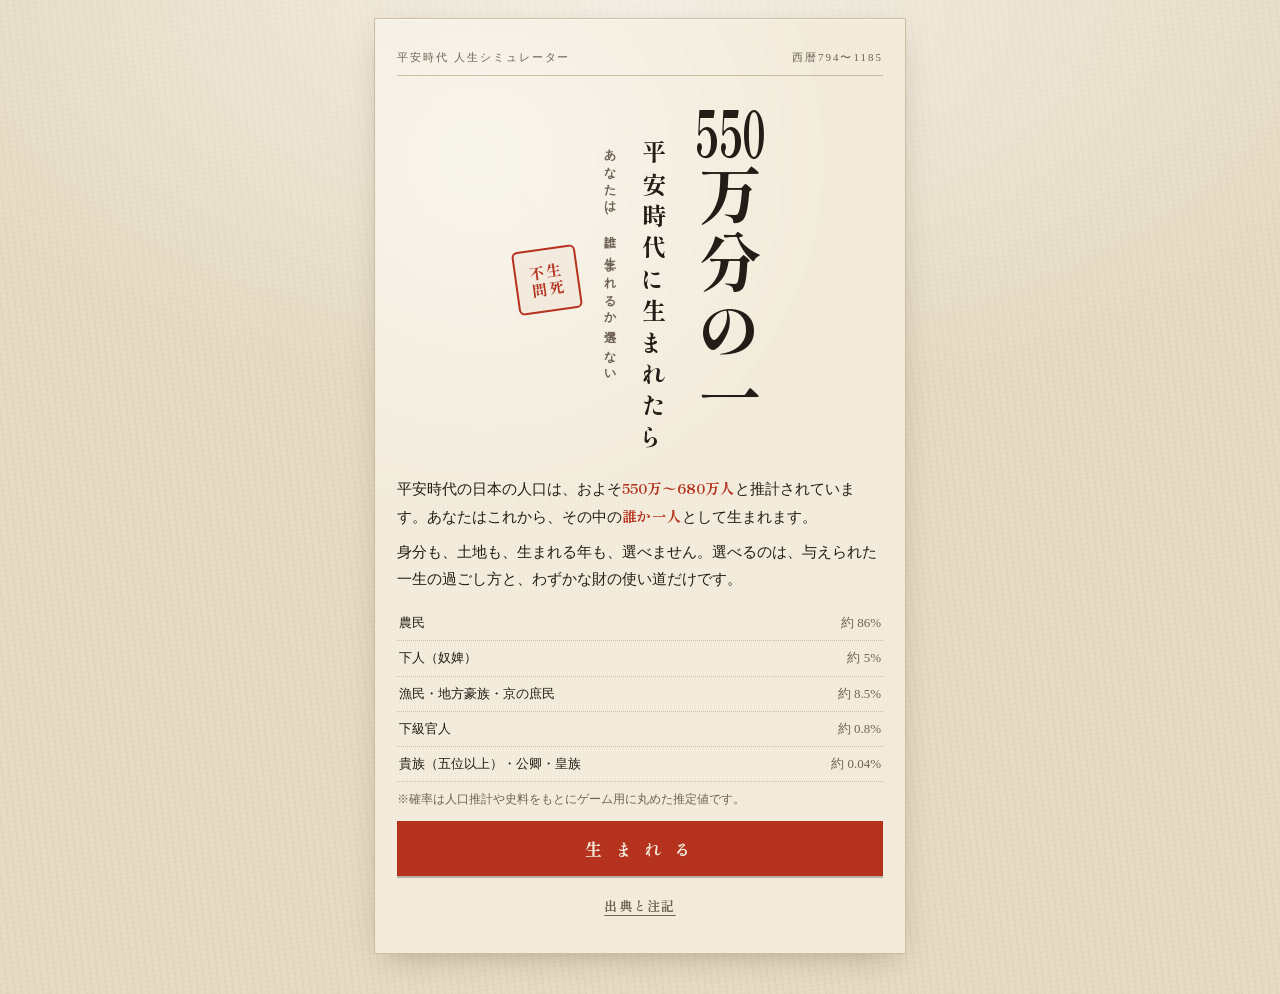
==== heian/index.html @ f8102b45 "平安シミュレーター: 生まれの確率を「100人に◯人／◯人に1人」で表示する Co-Authored-By: Claude Opus 5.5 <noreply@anthropic.com> Claud" ====
<!DOCTYPE html>
<html lang="ja">
<head>
<meta charset="UTF-8">
<meta name="viewport" content="width=device-width, initial-scale=1.0, viewport-fit=cover">
<meta name="color-scheme" content="light">
<meta name="theme-color" content="#efe6d2">
<title>550万分の1 ― 平安時代に生まれたら</title>
<meta name="description" content="生まれる身分も、土地も、年も選べない。史料にもとづく確率で平安時代のどこかに生まれ、一生を生きる人生シミュレーター。">
<!-- ▼公開時: 下の https://USERNAME.github.io/REPO/heian/ を実際のURLに置換▼ -->
<meta property="og:title" content="550万分の1 ― 平安時代に生まれたら">
<meta property="og:description" content="生まれる身分も、土地も、年も選べない。史料にもとづく確率で平安時代のどこかに生まれ、一生を生きる人生シミュレーター。">
<meta property="og:url" content="https://USERNAME.github.io/REPO/heian/">
<meta property="og:image" content="https://USERNAME.github.io/REPO/heian/ogp.png">
<meta property="og:type" content="website">
<meta name="twitter:card" content="summary_large_image">
<link rel="preconnect" href="https://fonts.googleapis.com">
<link rel="preconnect" href="https://fonts.gstatic.com" crossorigin>
<link href="https://fonts.googleapis.com/css2?family=Shippori+Mincho+B1:wght@500;600;700;800&display=swap" rel="stylesheet">
<style>
:root{
  color-scheme:light;
  --paper:#f3ecdc;
  --paper2:#e9dfc8;
  --paper3:#ddd0b3;
  --ink:#231d17;
  --ink-soft:#6e6354;
  --ink-faint:#a39782;
  --rule:#cbbd9f;
  --shu:#b5321e;
  --shu-soft:#e9c9bd;
  --ai:#2f4d6e;
  --ai-soft:#d5dde3;
  --kin:#9a7a36;
  --moe:#4f6b3a;
  --bg:#e6dbc3;
  --min:"Shippori Mincho B1","Hiragino Mincho ProN","Yu Mincho","MS Mincho",serif;
}
*{margin:0;padding:0;box-sizing:border-box;}
html{-webkit-text-size-adjust:100%;}
body{
  font-family:var(--min);
  color:var(--ink);
  background:var(--bg);
  background-image:
    radial-gradient(ellipse 90% 60% at 50% 0%, rgba(255,255,255,.55), transparent 70%),
    repeating-linear-gradient(83deg, rgba(120,95,60,.035) 0 2px, transparent 2px 7px),
    repeating-linear-gradient(-7deg, rgba(120,95,60,.03) 0 1px, transparent 1px 5px);
  min-height:100vh;min-height:100dvh;
  line-height:1.85;
  font-feature-settings:"palt";
}
button{font-family:inherit;color:inherit;}
#app{max-width:560px;margin:0 auto;padding:18px 14px 40px;}
.sheet{
  background:var(--paper);
  background-image:
    radial-gradient(circle at 20% 15%, rgba(255,255,255,.5), transparent 40%),
    repeating-linear-gradient(90deg, rgba(140,110,70,.025) 0 1px, transparent 1px 4px);
  border:1px solid var(--rule);
  box-shadow:0 1px 0 rgba(255,255,255,.6) inset, 0 10px 30px -12px rgba(60,40,20,.35);
  padding:28px 22px 30px;
  position:relative;
}
.screen{display:none;}
.screen.active{display:block;animation:fadein .5s ease;}
@keyframes fadein{from{opacity:0;}to{opacity:1;}}

/* ---------- 共通 ---------- */
.eyebrow{
  display:flex;justify-content:space-between;
  font-size:11px;letter-spacing:.18em;color:var(--ink-soft);
  border-bottom:1px solid var(--rule);padding-bottom:8px;margin-bottom:22px;
}
.btn{
  display:block;width:100%;
  padding:15px 16px;margin-top:12px;
  font-size:17px;font-weight:700;letter-spacing:.25em;
  background:var(--ink);color:var(--paper);
  border:none;cursor:pointer;
  box-shadow:0 2px 0 rgba(0,0,0,.25);
  transition:transform .1s, opacity .2s;
}
.btn:active{transform:translateY(1px);}
.btn.shu{background:var(--shu);}
.btn.sub{
  background:transparent;color:var(--ink);
  border:1px solid var(--ink);font-size:14px;letter-spacing:.12em;padding:12px;
}
.btn.link{background:none;border:none;box-shadow:none;color:var(--ink-soft);font-size:13px;letter-spacing:.1em;text-decoration:underline;text-underline-offset:4px;padding:8px;}
.stamp{
  display:inline-flex;align-items:center;justify-content:center;
  border:2.5px solid var(--shu);color:var(--shu);
  font-weight:800;letter-spacing:.05em;
  border-radius:6px;transform:rotate(-8deg);
  background:rgba(181,50,30,.04);
}

/* ---------- 表紙 ---------- */
.title-wrap{display:flex;flex-direction:row-reverse;justify-content:center;align-items:flex-start;gap:20px;margin:6px 0 18px;}
.t-main{
  writing-mode:vertical-rl;
  font-size:clamp(46px,13vw,64px);font-weight:800;
  letter-spacing:.06em;line-height:1.1;
  text-orientation:mixed;
}
.t-main .n{text-combine-upright:all;}
.t-sub{
  writing-mode:vertical-rl;
  font-size:clamp(19px,5.4vw,24px);font-weight:700;letter-spacing:.32em;
  color:var(--ink);padding-top:42px;
}
.t-sub small{display:block;font-size:12px;letter-spacing:.3em;color:var(--ink-soft);margin-right:10px;font-weight:600;}
.t-seal{
  width:64px;height:64px;margin-top:150px;
  font-size:15px;line-height:1.15;text-align:center;
  writing-mode:vertical-rl;
}
.lede{font-size:14.5px;color:var(--ink);margin:4px 0 6px;}
.lede p{margin-bottom:8px;}
.lede b{color:var(--shu);}
.odds-table{width:100%;border-collapse:collapse;font-size:13px;margin:14px 0 4px;}
.odds-table td{border-bottom:1px dotted var(--rule);padding:5px 2px;}
.odds-table td:last-child{text-align:right;color:var(--ink-soft);font-variant-numeric:tabular-nums;}
.note{font-size:11.5px;color:var(--ink-soft);line-height:1.7;margin-top:8px;}

/* ---------- 誕生 ---------- */
.birth-lines{min-height:300px;padding:8px 0;}
.bl{opacity:0;transform:translateY(6px);transition:opacity .6s, transform .6s;margin-bottom:18px;}
.bl.on{opacity:1;transform:none;}
.bl .k{font-size:12px;letter-spacing:.3em;color:var(--ink-soft);display:block;}
.bl .v{font-size:24px;font-weight:800;letter-spacing:.06em;line-height:1.45;}
.bl .v small{font-size:14px;font-weight:600;color:var(--ink-soft);margin-left:6px;}
.rarity{
  display:flex;align-items:center;gap:16px;
  border-top:1px solid var(--rule);border-bottom:1px solid var(--rule);
  padding:14px 0;margin:6px 0 10px;
}
.rarity .stamp{width:62px;height:62px;font-size:22px;flex:none;}
.rarity .r-num{font-size:13px;color:var(--ink-soft);}
.rarity .r-num b{font-size:26px;color:var(--ink);font-weight:800;margin:0 3px;font-variant-numeric:tabular-nums;}
.comment{font-size:14.5px;color:var(--ink);border-left:3px solid var(--shu);padding:2px 0 2px 12px;}

/* ---------- 一生 ---------- */
#screen-life .sheet{padding:0;}
.hud{
  position:sticky;top:env(safe-area-inset-top, 0px);z-index:5;
  background:var(--paper2);
  border-bottom:1px solid var(--rule);
  padding:12px 16px 10px;
}
.scene{display:block;width:100%;max-width:400px;margin:0 auto 8px;aspect-ratio:2/1;image-rendering:pixelated;image-rendering:crisp-edges;border:1px solid var(--rule);background:var(--paper3);}
.hud-top{display:flex;align-items:baseline;justify-content:space-between;gap:8px;flex-wrap:wrap;}
.hud-age{font-size:26px;font-weight:800;letter-spacing:.04em;line-height:1.1;}
.hud-age small{font-size:12px;font-weight:600;color:var(--ink-soft);margin-right:3px;letter-spacing:.1em;}
.hud-when{font-size:12.5px;color:var(--ink-soft);text-align:right;line-height:1.5;}
.hud-when b{color:var(--ink);font-weight:700;}
.hud-who{font-size:13px;margin-top:4px;}
.hud-who b{font-weight:800;}
.bars{display:grid;grid-template-columns:repeat(4,1fr) 1.25fr;gap:8px;margin-top:9px;align-items:end;}
.bar .lb{font-size:11px;color:var(--ink-soft);display:flex;justify-content:space-between;letter-spacing:.05em;}
.bar .lb span:last-child{font-variant-numeric:tabular-nums;color:var(--ink);}
.bar .tr{height:5px;background:var(--paper3);position:relative;overflow:hidden;}
.bar .fl{position:absolute;left:0;top:0;bottom:0;background:var(--ink);transition:width .4s;}
.bar.hp .fl{background:var(--shu);}
.bar.toku .fl{background:var(--kin);}
.zai{text-align:right;}
.zai .lb{font-size:11px;color:var(--ink-soft);}
.zai .v{font-size:16px;font-weight:800;font-variant-numeric:tabular-nums;line-height:1.1;}
.zai .v.neg{color:var(--shu);}
.zai .v small{font-size:11px;font-weight:600;color:var(--ink-soft);margin-left:2px;}

.log{padding:12px 16px 230px;min-height:55vh;}
.row{display:grid;grid-template-columns:44px 1fr;gap:10px;padding:6px 0;font-size:14.5px;animation:rowin .35s ease;}
@keyframes rowin{from{opacity:0;transform:translateY(4px);}to{opacity:1;transform:none;}}
.row .a{font-size:11.5px;color:var(--ink-faint);padding-top:3px;letter-spacing:.02em;white-space:nowrap;font-variant-numeric:tabular-nums;}
.row.first .a{color:var(--ink-soft);font-weight:700;}
.row.yr{border-top:1px dotted var(--rule);}
.row .t{line-height:1.75;}
.row.k-faint .t{color:var(--ink-faint);font-size:13px;}
.row.k-good .t{color:var(--moe);}
.row.k-bad .t{color:#7a2d1f;}
.row.k-hist .t{background:var(--paper2);border-left:3px solid var(--kin);padding:6px 10px;font-size:13.5px;}
.row .src{display:block;font-size:11px;color:var(--ink-soft);margin-top:2px;}
.row.k-choice .t{color:var(--ai);font-weight:600;}
.row.k-birth .t{font-weight:700;}
.row.k-death .t{color:var(--shu);font-weight:800;font-size:16px;}

.ctrl{
  position:fixed;left:0;right:0;bottom:0;z-index:8;
  display:flex;justify-content:center;
  padding:10px 14px calc(10px + env(safe-area-inset-bottom));
  background:linear-gradient(to top, var(--bg) 60%, rgba(230,219,195,0));
  pointer-events:none;
}
.ctrl-col{display:flex;flex-direction:column;gap:6px;max-width:532px;width:100%;pointer-events:auto;}
.ctrl-in{display:flex;gap:6px;width:100%;}
.plan-bar{background:var(--paper);border:1px solid var(--rule);padding:7px 8px 8px;box-shadow:0 -4px 14px -8px rgba(60,40,20,.35);}
.plan-now{font-size:12px;color:var(--ink);line-height:1.5;margin-bottom:6px;}
.plan-now .cap{font-size:10.5px;letter-spacing:.2em;color:var(--shu);font-weight:700;margin-right:8px;}
.plan-now small{color:var(--ink-soft);margin-left:4px;}
.chips{display:flex;flex-wrap:wrap;gap:5px;}
.chips button{font-size:12.5px;font-weight:700;padding:6px 9px;background:var(--paper2);border:1px solid var(--rule);cursor:pointer;letter-spacing:.03em;line-height:1.3;}
.chips button[aria-pressed="true"]{background:var(--ai);color:var(--paper);border-color:var(--ai);}
.chips button:focus-visible{outline:2px solid var(--shu);outline-offset:1px;}
.ctrl button{
  flex:1;padding:10px 4px;font-size:13px;font-weight:700;letter-spacing:.08em;
  background:var(--paper);border:1px solid var(--ink-soft);cursor:pointer;
}
.ctrl button.on{background:var(--ink);color:var(--paper);border-color:var(--ink);}

/* 選択シート */
.choice-bg{
  position:fixed;inset:0;z-index:20;
  background:rgba(35,29,23,.38);
  display:none;align-items:flex-end;justify-content:center;
}
.choice-bg.show{display:flex;animation:fadein .25s ease;}
.choice{
  width:100%;max-width:560px;max-height:88vh;overflow:auto;
  background:var(--paper);
  border-top:3px solid var(--ink);
  padding:20px 18px calc(22px + env(safe-area-inset-bottom));
  animation:up .3s ease;
}
@keyframes up{from{transform:translateY(30px);opacity:.4;}to{transform:none;opacity:1;}}
.choice .c-kind{font-size:11px;letter-spacing:.3em;color:var(--shu);font-weight:700;}
.choice h3{font-size:21px;font-weight:800;letter-spacing:.08em;margin:2px 0 6px;}
.choice .c-lead{font-size:14px;color:var(--ink);margin-bottom:12px;}
.choice .c-src{font-size:11.5px;color:var(--ink-soft);margin:-6px 0 10px;}
.opt{
  display:block;width:100%;text-align:left;
  background:var(--paper2);border:1px solid var(--rule);
  padding:11px 14px;margin-top:8px;cursor:pointer;
  transition:background .15s, border-color .15s;
}
.opt:hover{border-color:var(--ink);}
.opt:active{background:var(--paper3);}
.opt b{display:block;font-size:15.5px;font-weight:800;letter-spacing:.04em;}
.opt span{display:block;font-size:12.5px;color:var(--ink-soft);margin-top:1px;}
.opt[disabled]{opacity:.42;cursor:not-allowed;}

/* ---------- 過去帳 ---------- */
.kako{position:relative;}
.kako-head{display:flex;align-items:center;justify-content:space-between;border-bottom:2px solid var(--ink);padding-bottom:10px;margin-bottom:4px;}
.kako-head h2{font-size:28px;font-weight:800;letter-spacing:.5em;}
.kako-head .no{font-size:11px;color:var(--ink-soft);letter-spacing:.1em;text-align:right;}
.kscene-wrap{position:relative;max-width:400px;margin:14px auto 0;}
.kscene-wrap .scene{margin:0;}
.ojo-stamp{
  position:absolute;right:-6px;bottom:-34px;width:86px;height:86px;font-size:20px;line-height:1.15;text-align:center;
  border-radius:50%;border-width:3px;
  animation:stampin .5s cubic-bezier(.2,1.6,.4,1) .6s both;
}
.ojo-stamp.jigoku{color:#3d2a2a;border-color:#3d2a2a;background:rgba(40,20,20,.05);}
.ojo-stamp.rinne{color:var(--ai);border-color:var(--ai);background:rgba(47,77,110,.05);}
@keyframes stampin{from{transform:scale(2.2) rotate(-20deg);opacity:0;}to{transform:scale(1) rotate(-10deg);opacity:1;}}
.epithet{font-size:clamp(21px,6vw,27px);font-weight:800;letter-spacing:.05em;margin:16px 92px 6px 0;line-height:1.45;}
.epithet::before{content:"『";}
.epithet::after{content:"』";}
.kv{display:grid;grid-template-columns:76px 1fr;border-top:1px solid var(--rule);margin-top:12px;}
.kv dt,.kv dd{padding:9px 0;border-bottom:1px solid var(--rule);font-size:14px;}
.kv dt{font-size:12px;color:var(--ink-soft);letter-spacing:.2em;padding-top:11px;}
.kv dd b{font-size:16px;font-weight:800;}
.kv dd .d{display:block;font-size:12.5px;color:var(--ink-soft);margin-top:2px;}
.kv dd .cause{color:var(--shu);font-size:19px;}
.jisei{
  margin:20px auto 6px;padding:16px 10px;
  display:flex;flex-direction:row-reverse;justify-content:center;gap:14px;
  background:var(--paper2);border:1px solid var(--rule);
}
.jisei .cap{writing-mode:vertical-rl;font-size:12px;letter-spacing:.4em;color:var(--ink-soft);border-left:1px solid var(--rule);padding-left:10px;}
.jisei .poem{writing-mode:vertical-rl;white-space:pre-line;font-size:18px;font-weight:700;letter-spacing:.14em;line-height:2;min-height:220px;}
.jisei .none{writing-mode:vertical-rl;font-size:14px;color:var(--ink-soft);letter-spacing:.14em;min-height:0;}
.ojo-box{margin-top:14px;font-size:14px;}
.ojo-box b{font-size:17px;}
.stats-box{margin-top:18px;background:var(--paper2);border:1px solid var(--rule);padding:14px 14px 12px;}
.stats-box .cap{font-size:11.5px;letter-spacing:.25em;color:var(--ink-soft);margin-bottom:8px;}
.stat-line{display:flex;justify-content:space-between;align-items:baseline;font-size:13.5px;padding:4px 0;border-bottom:1px dotted var(--rule);}
.stat-line:last-of-type{border-bottom:none;}
.stat-line b{font-size:17px;font-variant-numeric:tabular-nums;}
.hist{display:flex;align-items:flex-end;gap:2px;height:64px;margin:12px 0 4px;}
.hist i{flex:1;background:var(--ink-faint);min-height:1px;}
.hist i.me{background:var(--shu);}
.hist-ax{display:flex;justify-content:space-between;font-size:10.5px;color:var(--ink-soft);}
.share{margin-top:20px;}
.share .cap{text-align:center;font-size:12px;letter-spacing:.3em;color:var(--ink-soft);}
.fulllog{display:none;margin-top:16px;border-top:1px solid var(--rule);padding-top:8px;}
.fulllog.show{display:block;}
.fulllog .row{animation:none;}

/* ---------- 出典 ---------- */
.src-list{font-size:13.5px;}
.src-list h3{font-size:15px;font-weight:800;letter-spacing:.12em;margin:18px 0 6px;border-bottom:1px solid var(--rule);padding-bottom:4px;}
.src-list li{margin:0 0 7px 1.2em;}
.src-list li span{display:block;font-size:12px;color:var(--ink-soft);}
.src-list a{color:var(--ai);}

#cardCanvas{display:none;}
.card-prev{margin-top:12px;text-align:center;}
.card-prev img{width:100%;max-width:100%;border:1px solid var(--rule);display:block;}
[hidden]{display:none !important;}
@media (prefers-reduced-motion: reduce){
  .screen.active,.row,.choice,.ojo-stamp{animation:none !important;}
  .bl{transition:none;}
}
</style>
</head>
<body>
<div id="app">

  <!-- ========== 表紙 ========== -->
  <section id="screen-title" class="screen active">
    <div class="sheet">
      <div class="eyebrow"><span>平安時代 人生シミュレーター</span><span>西暦794〜1185</span></div>
      <div class="title-wrap">
        <h1 class="t-main"><span class="n">550</span>万分の一</h1>
        <p class="t-sub">平安時代に生まれたら<small>あなたは、誰に生まれるか選べない</small></p>
        <span class="stamp t-seal">生死<br>不問</span>
      </div>
      <div class="lede">
        <p>平安時代の日本の人口は、およそ<b>550万〜680万人</b>と推計されています。あなたはこれから、その中の<b>誰か一人</b>として生まれます。</p>
        <p>身分も、土地も、生まれる年も、選べません。選べるのは、与えられた一生の過ごし方と、わずかな財の使い道だけです。</p>
      </div>
      <table class="odds-table" aria-label="生まれる確率">
        <tr><td>農民</td><td>約 86%</td></tr>
        <tr><td>下人（奴婢）</td><td>約 5%</td></tr>
        <tr><td>漁民・地方豪族・京の庶民</td><td>約 8.5%</td></tr>
        <tr><td>下級官人</td><td>約 0.8%</td></tr>
        <tr><td>貴族（五位以上）・公卿・皇族</td><td>約 0.04%</td></tr>
      </table>
      <p class="note">※確率は人口推計や史料をもとにゲーム用に丸めた推定値です。</p>
      <button class="btn shu" id="btnBorn">生 ま れ る</button>
      <button class="btn link" id="btnSrc1">出典と注記</button>
    </div>
  </section>

  <!-- ========== 誕生 ========== -->
  <section id="screen-birth" class="screen">
    <div class="sheet">
      <div class="eyebrow"><span>出生</span><span id="bNo">―</span></div>
      <div class="birth-lines">
        <div class="bl" id="bl1"><span class="k">時 は</span><span class="v" id="bWhen"></span></div>
        <div class="bl" id="bl2"><span class="k">所 は</span><span class="v" id="bWhere"></span></div>
        <div class="bl" id="bl3"><span class="k">生 ま れ は</span><span class="v" id="bWho"></span></div>
        <div class="bl" id="bl4">
          <div class="rarity">
            <span class="stamp" id="bStamp">凡</span>
            <div class="r-num" id="bOdds">この生まれは、およそ<br><b>100</b>人に<b>86</b>人</div>
          </div>
          <p class="comment" id="bComment"></p>
        </div>
      </div>
      <button class="btn" id="btnLive" style="opacity:0;pointer-events:none">生 き る</button>
    </div>
  </section>

  <!-- ========== 一生 ========== -->
  <section id="screen-life" class="screen">
    <div class="sheet">
      <div class="hud">
        <canvas id="scene" class="scene" width="128" height="64" role="img" aria-label="暮らしの様子"></canvas>
        <div class="hud-top">
          <div class="hud-age"><small>数え</small><span id="hAge">1</span><small style="margin-left:2px">歳</small></div>
          <div class="hud-when"><b id="hWareki"></b>（<span id="hYear"></span>）<br><span id="hRegion"></span></div>
        </div>
        <div class="hud-who">身分：<b id="hWho"></b></div>
        <div class="bars">
          <div class="bar hp"><div class="lb"><span>体</span><span id="vHp"></span></div><div class="tr"><div class="fl" id="fHp"></div></div></div>
          <div class="bar"><div class="lb"><span>才</span><span id="vSai"></span></div><div class="tr"><div class="fl" id="fSai"></div></div></div>
          <div class="bar"><div class="lb"><span>縁</span><span id="vEn"></span></div><div class="tr"><div class="fl" id="fEn"></div></div></div>
          <div class="bar toku"><div class="lb"><span>徳</span><span id="vToku"></span></div><div class="tr"><div class="fl" id="fToku"></div></div></div>
          <div class="zai"><div class="lb">財（石）</div><div class="v" id="vZai">0</div></div>
        </div>
      </div>
      <div class="log" id="log"></div>
    </div>
  </section>

  <!-- ========== 過去帳 ========== -->
  <section id="screen-death" class="screen">
    <div class="sheet kako">
      <div class="kako-head"><h2>過去帳</h2><div class="no" id="kNo"></div></div>
      <div class="kscene-wrap">
        <canvas id="kScene" class="scene" width="128" height="64" role="img" aria-label="最期の情景"></canvas>
        <span class="stamp ojo-stamp" id="kOjo">極楽往生</span>
      </div>
      <p class="epithet" id="kEpithet"></p>
      <dl class="kv">
        <dt>生</dt><dd id="kBirth"></dd>
        <dt>没</dt><dd id="kDeath"></dd>
        <dt>死因</dt><dd id="kCause"></dd>
        <dt>最後の身分</dt><dd id="kRank"></dd>
        <dt>遺した財</dt><dd id="kZai"></dd>
        <dt>連れ合い</dt><dd id="kSpouse"></dd>
        <dt>子</dt><dd id="kKids"></dd>
        <dt>史料</dt><dd id="kRecord"></dd>
      </dl>
      <div class="jisei" id="kJisei"></div>
      <div class="ojo-box" id="kOjoBox"></div>

      <div class="stats-box" id="kStats">
        <p class="cap">同じ時代に生まれた人々と比べると（シミュレーション）</p>
        <div id="kStatsBody"><p class="note">計算中……</p></div>
      </div>

      <div class="share">
        <p class="cap">― 一生を報告する ―</p>
        <a class="btn shu" id="btnShareX" href="https://twitter.com/intent/tweet" target="_blank" rel="noopener" style="text-align:center;text-decoration:none">Xでポストする</a>
        <button class="btn sub" id="btnSaveImg">過去帳を画像で保存する</button>
        <div class="card-prev" id="cardPrev" hidden><img id="cardImg" alt="過去帳の画像"><p class="note">画像を長押し（右クリック）すると保存できます。</p></div>
        <button class="btn sub" id="btnLog">一生の記録を読み返す</button>
        <button class="btn" id="btnAgain">もう一度、生まれる</button>
        <button class="btn link" id="btnSrc2">出典と注記</button>
      </div>
      <div class="fulllog" id="fullLog"></div>
    </div>
  </section>

  <!-- ========== 出典 ========== -->
  <section id="screen-src" class="screen">
    <div class="sheet">
      <div class="eyebrow"><span>出典と注記</span><span>典拠一覧</span></div>
      <div class="src-list">
        <p class="note" style="font-size:13px;color:var(--ink)">このゲームの確率・数値は、以下の研究と史料をもとにゲーム用に丸めた<b>推定値</b>です。史実を厳密に再現するものではありません。出来事の説明には、わかりやすさのための誇張や皮肉を含みます。</p>
        <h3>人口と寿命</h3>
        <ul>
          <li>鬼頭宏『人口から読む日本の歴史』講談社学術文庫、2000年<span>平安初期（800年頃）約551万人、平安末期（1150年頃）約684万人という推計。タイトルの「550万」はここから。</span></li>
          <li>今津勝紀「日本古代の人口と災害」ほか（<a href="https://ousar.lib.okayama-u.ac.jp/ja/63024" target="_blank" rel="noopener">岡山大学学術成果リポジトリ</a>）<span>9世紀前半の総人口を500万〜550万人程度と推定。飢饉・疫病の被害は地域ごとにモザイク状だったとする。</span></li>
          <li>William Wayne Farris, <i>Population, Disease, and Land in Early Japan, 645–900</i>, Harvard University Press, 1985<span>古代の平均寿命（出生時）を28〜33歳程度と推計。天然痘・麻疹の反復流行が人口を抑えたとする。本ゲームの出生時平均寿命は、これに近づくよう調整（シミュレーション値で約29〜30歳）。</span></li>
          <li>W. W. Farris, <i>Japan's Medieval Population</i>, University of Hawai'i Press, 2006</li>
        </ul>
        <h3>身分と制度</h3>
        <ul>
          <li>『公卿補任』<span>公卿（三位以上・参議）は毎年おおむね20〜30人程度。</span></li>
          <li>『養老令』選叙令<span>蔭位の制。一位の嫡子は従五位下、五位の嫡子は従八位上で出身。六位以下の子に蔭位はない。</span></li>
          <li>『類聚三代格』巻17 弘仁5年（814）の詔、『西宮記』<span>嵯峨天皇の皇子女への源姓の賜与（賜姓源氏のはじめ）。一世源氏は従四位上で出身するのが通例。</span></li>
          <li>『養老令』雑令・賦役令<span>出挙の利息（公出挙は令の規定で5割、弘仁元年＝810年以降は3割が定制）。雑徭（延暦14年＝795年以降は年30日まで）。運脚の負担。</span></li>
          <li>『続日本紀』和銅5年正月条<span>都での役を終えた役民が、帰路に食料が尽きて飢える記事。</span></li>
          <li>『類聚三代格』延喜2年（902）3月13日太政官符<span>延喜の荘園整理令。百姓が田を権門に寄進したことにして課役を逃れる行為などを禁じた。</span></li>
          <li>三善清行『意見十二箇条』第11条（914年、『本朝文粋』巻2）<span>天下の民の三分の二が、課役を逃れるため勝手に頭を剃った者だと訴える。</span></li>
          <li>『尾張国郡司百姓等解文』（988年）<span>尾張守藤原元命の苛政を郡司・百姓が訴え、解任に至る。</span></li>
          <li>藤原明衡『新猿楽記』（11世紀）<span>大名田堵・田中豊益。農具や牛馬をそろえ、堰や用水路を整える。</span></li>
          <li>私出挙の禁令<span>稲の私出挙は天平9年（737）に禁じられ、その後も禁令が出されたが、富豪層による貸し付けは続いた。ゲームでは利息を年2割ほどとし、取りはぐれの危険をつけている。</span></li>
          <li>田堵<span>10世紀以降、国衙領や荘園の田を請け負って耕作した有力農民。元手が要り、凶作の年は損をする。</span></li>
          <li>衛士<span>諸国から上番して宮城の門を守った兵士。大中臣能宣の「みかきもり衛士のたく火の夜はもえ昼は消えつつ物をこそ思へ」（『詞花和歌集』）に詠まれる。</span></li>
          <li>郎党・伴類<span>『将門記』には、武士の一族・従者（従類）のほかに、動員された農民（伴類）が登場する。『今昔物語集』巻25は「兵（つわもの）」の話を集める。</span></li>
          <li>清少納言『枕草子』（除目のころ）<span>任官を願う申文を持って歩き回る人々の様子。</span></li>
          <li>婿取り（妻方での子育て）<span>貴族の子は母の家で育つことが多かった（『蜻蛉日記』の道綱など）。ゲームでは貴族の女性ほど子の養育費がかかるようにしている。</span></li>
          <li>『延喜式』巻3 臨時祭式（触穢）<span>人の死の穢れは30日、産の穢れは7日。</span></li>
          <li>『延喜式』主計寮<span>諸国が調として納める品（堅魚・塩など）。</span></li>
          <li>奴婢について<span>律令の良賤制は9世紀末〜10世紀初頭ごろに実態を失い、以後は「下人」などと呼ばれる隷属民が中世まで残る（諸研究の整理による）。</span></li>
        </ul>
        <h3>文学・説話・日記</h3>
        <ul>
          <li>清少納言『枕草子』<span>「すさまじきもの」（除目に司得ぬ人の家、方違えに行ったのにもてなしのない家）、「見苦しきもの」（紙冠の法師陰陽師）、「雪のいと高う降りたるを」（香炉峰の雪）、第一段（夏の夜の蛍）。</span></li>
          <li>紫式部『源氏物語』<span>若紫巻（光源氏のわらわやみ）、葵巻（賀茂祭の車争い、三日夜餅）。</span></li>
          <li>『紫式部日記』<span>『源氏物語』の評判、漢字が読めることを隠した逸話、中宮彰子の御産の加持。</span></li>
          <li>藤原道綱母『蜻蛉日記』、菅原孝標女『更級日記』（上総からの帰京、1020年）、紀貫之『土佐日記』（934〜935年）</li>
          <li>『今昔物語集』<span>巻26第17話（芋粥を食べたい五位）、巻28第38話（「受領は倒るる所に土をつかめ」と平茸）、巻29第18話（羅城門の老婆）、盗賊や放免の話。</span></li>
          <li>『日本霊異記』<span>上巻第二縁（狐を妻とする話）、乞食僧への施しと報いの話、諸国の市の話。</span></li>
          <li>『大鏡』<span>藤原師輔が百鬼夜行に遭い、尊勝陀羅尼で助かった話。</span></li>
          <li>『栄花物語』<span>巻5（赤斑瘡の流行）、巻十九「御裳着」（土御門殿の田植えと田楽、1023年）。</span></li>
          <li>大江匡房『洛陽田楽記』、『中右記』<span>永長の大田楽（1096年）。『中右記』は浅間山の噴火（1108年）も記す。</span></li>
          <li>藤原実資『小右記』寛仁2年（1018）10月16日条<span>藤原道長「この世をば」の歌と、一同での唱和。</span></li>
          <li>源信『往生要集』（985年）、慶滋保胤『日本往生極楽記』<span>等活地獄の寿命は五百歳（地獄の時間で）。往生者の臨終の瑞相。空也（市聖）の伝。</span></li>
          <li>政変の記録<span>薬子の変（『日本後紀』）、承和の変（『続日本後紀』）、応天門の変（『日本三代実録』）、昌泰の変と道真の名誉回復（『日本紀略』）、藤原時平の死と道真の祟りの噂（『大鏡』時平伝）、安和の変（『日本紀略』）、長徳の変（『小右記』、『栄花物語』巻5「浦々の別」）、院政（『愚管抄』）、保元・平治の乱（『兵範記』『保元物語』『平治物語』）、治承三年の政変（九条兼実『玉葉』）、承久の乱（『吾妻鏡』）。どちらについたかによる昇進・左遷・流罪・処刑の確率は、ゲーム上の割り切りです。</span></li>
          <li>『菅家文草』巻9<span>寛平6年（894）9月14日、遣唐使の派遣を公卿に再審議させるよう求めた菅原道真の奏状。</span></li>
          <li>『和名類聚抄』<span>唐菓子（からくだもの）。</span></li>
        </ul>
        <h3>疫病・災害・戦乱</h3>
        <ul>
          <li>『日本紀略』ほか<span>疱瘡（天然痘）の流行（915・947・974・1020年）、正暦5年〜長徳元年（994〜995）の疫病（五位以上の死者67人）、長徳4年（998）の赤斑瘡（はしか）、清涼殿落雷（930年）、内裏焼亡（960年）。</span></li>
          <li>『続日本後紀』巻12 承和9年（842）<span>承和の変。島田・鴨河原などの髑髏五千五百余頭を焼き葬らせた記事。</span></li>
          <li>『日本三代実録』<span>神泉苑の御霊会（863年）、富士山の貞観大噴火（864年）、応天門の変（866年）、貞観地震・津波（869年）、仁和地震（887年）。</span></li>
          <li>『扶桑略記』<span>延喜15年（915）出羽国の降灰（十和田の噴火）、永承7年（1052）「今年始めて末法に入る」。</span></li>
          <li>『百錬抄』天元3年（980）7月9日条<span>暴風雨による羅城門の倒壊。以後再建されず。</span></li>
          <li>『小右記』『朝野群載』<span>刀伊の入寇（1019年）。殺害約360人、連れ去り約1300人（史料により数値に幅あり）。</span></li>
          <li>鴨長明『方丈記』（1212年）<span>安元の大火（1177年）、治承の辻風と福原遷都（1180年）、養和の飢饉（1181〜82年、左京の死者四万二千三百余）、元暦の大地震（1185年）。</span></li>
          <li>『将門記』『陸奥話記』『奥州後三年記』『兵範記』『平治物語』『平家物語』『吾妻鏡』ほか<span>平将門・藤原純友の乱、前九年・後三年合戦、保元・平治の乱（保元の乱の処刑は「約350年ぶりの死刑」とされるが異説もある）、治承・寿永の乱、承久の乱、寛喜の飢饉（1230年、美濃国の夏の雪）。</span></li>
        </ul>
        <h3>ゲーム上の割り切り</h3>
        <ul>
          <li>身分の比率（農民約86%、下人約5%など）は、人口推計・現存戸籍の例・官人の定員などからの大まかな推定です。</li>
          <li>「財」は米の石高に換算したゲーム上の単位です。当時の一石は現代の一石より小さく、正確な換算ではありません。</li>
          <li>年齢は数え年で表示しています（生まれた年が1歳）。</li>
          <li>庶民の家計は「働き手の数×1人あたりの稼ぎ − 食べる口の数」で計算しています。10歳未満の子は半人前ほど食べ、10〜14歳は少し働き、15歳以上は一人前です。子は16歳を過ぎると独立していき、跡取りは家に残ります。</li>
          <li>辞世の歌は、このゲームのための創作です。</li>
          <li>ドット絵はこのゲームのための描き下ろしです。貴族の男性の服の色は『養老令』衣服令の位色（一位は深紫、二・三位は浅紫、四位は深緋、五位は浅緋、六位は深緑、七位は浅緑、八位は深縹、初位は浅縹）に合わせ、1000年以降は四位以上を黒とする平安中期の慣行に合わせています。</li>
          <li>説話や日記の逸話は、その時代の空気を伝える「典拠」として示しています。実際に誰の身にも起きたことを保証するものではありません。</li>
          <li>典拠の巻・段・条は、底本によって番号が異なることがあります。</li>
        </ul>
      </div>
      <button class="btn sub" id="btnSrcBack">戻る</button>
    </div>
  </section>

</div>

<div class="ctrl" id="ctrl" style="display:none">
  <div class="ctrl-col">
  <div class="plan-bar" id="planBar" hidden>
    <p class="plan-now"><span class="cap">過ごし方</span><span id="planNow"></span></p>
    <div class="chips" id="chips" role="group" aria-label="過ごし方を選ぶ"></div>
  </div>
  <div class="ctrl-in">
    <button data-sp="slow" class="on">ゆっくり</button>
    <button data-sp="mid">ふつう</button>
    <button data-sp="fast">はやい</button>
    <button id="btnPause">一時停止</button>
  </div>
  </div>
</div>

<div class="choice-bg" id="choiceBg" role="dialog" aria-modal="true" aria-labelledby="cTitle">
  <div class="choice">
    <p class="c-kind" id="cKind"></p>
    <h3 id="cTitle"></h3>
    <p class="c-lead" id="cLead"></p>
    <p class="c-src" id="cSrc" hidden></p>
    <div id="cOpts"></div>
  </div>
</div>

<canvas id="cardCanvas" width="1080" height="1960"></canvas>

<script src="engine.js"></script>
<script src="pixel.js"></script>
<script>
"use strict";
const $ = (id) => document.getElementById(id);
const H = window.Heian;

/* ---------- 画面遷移 ---------- */
let prevScreen = "title";
function show(name){
  document.querySelectorAll(".screen").forEach(s => s.classList.remove("active"));
  $("screen-" + name).classList.add("active");
  $("ctrl").style.display = name === "life" ? "flex" : "none";
  window.scrollTo(0, 0);
}
function openSrc(from){ prevScreen = from; show("src"); }
$("btnSrc1").onclick = () => openSrc("title");
$("btnSrc2").onclick = () => openSrc("death");
$("btnSrcBack").onclick = () => show(prevScreen);

/* ---------- 統計（バックグラウンドで計算） ---------- */
let SIM = null, simRun = null, simWait = [];
function ensureSim(cb){
  if (SIM) { cb && cb(SIM); return; }
  if (cb) simWait.push(cb);
  if (simRun) return;
  const N = 3000, ages = [], causes = {};
  simRun = true;
  const chunk = () => {
    const end = Math.min(N, ages.length + 150);
    while (ages.length < end) { const s = H.autoLife(); ages.push(s.age); causes[s.cause] = (causes[s.cause] || 0) + 1; }
    if (ages.length < N) { setTimeout(chunk, 16); return; }
    ages.sort((a, b) => a - b);
    SIM = { n: N, ages, causes, mean: ages.reduce((a, b) => a + b, 0) / N, under5: ages.filter(a => a < 5).length / N };
    simWait.splice(0).forEach(f => f(SIM));
  };
  setTimeout(chunk, 400);
}

/* ---------- 誕生 ---------- */
const COMMENT = {
  nomin: "おめでとうございます。ほぼ全員がこれです。",
  genin: "あなたは「人」ではなく、主人の「財産」として記録されます。",
  gyomin: "海の幸に恵まれた家です。海の災いにも、同じくらい恵まれています。",
  gozoku: "地方の有力者の家です。のちに「武士」と呼ばれる人たちの、ご先祖かもしれません。",
  kyomin: "都会っ子です。都会は、疫病と火事と盗賊の本場でもあります。",
  kanjin: "都の役人の家です。出世の上限は、生まれた時点でだいたい決まっています。",
  kizoku: "当たりです。ただし上には上がいて、その上にはだいたい藤原氏がいます。",
  kugyo: "大当たりです。この国の、上から数十軒の家です。",
  kouzoku: "超大当たりです。ただし、皇位継承という名の別のくじが始まります。"
};
// 確率の言い方：1%以上なら「100人に◯人」、1%未満なら「◯人に1人」
function oddsParts(p){
  if (p >= 0.01) return { a: 100, b: Math.max(1, Math.round(p * 100)) };
  return { a: Math.round(1 / p), b: 1 };
}
function oddsText(p){ const o = oddsParts(p); return fmtInt(o.a) + "人に" + o.b + "人"; }
function stampFor(odds){
  if (odds >= 10000) return "大当";
  if (odds >= 1000) return "当";
  if (odds >= 50) return "稀";
  if (odds >= 15) return "並";
  return "凡";
}
let S = null;      // 現在の人生
let lifeNo = 0;
function fmtInt(n){ return n.toLocaleString("ja-JP"); }

$("btnBorn").onclick = startBirth;
function startBirth(){
  S = H.newLife();
  lifeNo++;
  ensureSim();
  const st = S.birthStatus, odds = Math.max(1, Math.round(1 / H.STATUS[st].p));
  $("bNo").textContent = "第" + fmtInt(Math.floor(Math.random() * 5500000) + 1) + "番目の誰か";
  $("bWhen").innerHTML = H.wareki(S.birthYear) + "<small>西暦" + S.birthYear + "年</small>";
  $("bWhere").textContent = H.REGION[S.birthRegion];
  $("bWho").textContent = H.STATUS[st].birth[S.sex === "m" ? 0 : 1];
  const op = oddsParts(H.STATUS[st].p);
  $("bOdds").innerHTML = "この生まれは、およそ<br><b>" + fmtInt(op.a) + "</b>人に<b>" + op.b + "</b>人";
  $("bStamp").textContent = stampFor(odds);
  $("bComment").textContent = COMMENT[st];
  ["bl1","bl2","bl3","bl4"].forEach(id => $(id).classList.remove("on"));
  const live = $("btnLive"); live.style.opacity = 0; live.style.pointerEvents = "none";
  show("birth");
  const reduce = matchMedia("(prefers-reduced-motion: reduce)").matches;
  const step = reduce ? 0 : 700;
  ["bl1","bl2","bl3","bl4"].forEach((id, i) => setTimeout(() => $(id).classList.add("on"), 200 + i * step));
  setTimeout(() => { live.style.transition = "opacity .5s"; live.style.opacity = 1; live.style.pointerEvents = "auto"; }, 300 + 4 * step);
}

/* ---------- 一生 ---------- */
// 1年ごとの待ち時間。base＝出来事のある年の基本、quiet＝何もない年、perChar＝表示した文字数に応じた読む時間（ミリ秒）
const SPEED = { slow: 1800, mid: 1000, fast: 350 };
const QUIET = { slow: 1000, mid: 550, fast: 150 };
const PER_CHAR = { slow: 45, mid: 25, fast: 0 };
function yearDelay(logs){
  if (!logs.length) return QUIET[speed];
  if (logs.every(l => l.k === "faint")) return QUIET[speed] * 1.3;
  const chars = logs.reduce((n, l) => n + (l.k === "faint" ? 0 : l.t.length), 0);
  return SPEED[speed] + chars * PER_CHAR[speed];
}
let speed = "slow", paused = false, timer = null, lastYearRow = -1;
document.querySelectorAll(".ctrl [data-sp]").forEach(b => b.onclick = () => {
  speed = b.dataset.sp;
  document.querySelectorAll(".ctrl [data-sp]").forEach(x => x.classList.toggle("on", x === b));
  if (paused) togglePause();
});
$("btnPause").onclick = togglePause;
function togglePause(){
  paused = !paused;
  $("btnPause").textContent = paused ? "再開" : "一時停止";
  $("btnPause").classList.toggle("on", paused);
  if (!paused) schedule(80);
}
$("btnLive").onclick = () => {
  $("log").innerHTML = ""; $("log")._lastAge = undefined; $("chips")._key = "";
  lastYearRow = -1;
  paused = false; $("btnPause").textContent = "一時停止"; $("btnPause").classList.remove("on");
  show("life");
  addRow(S.logs[0]);
  hud();
  sceneFx = {}; sceneAge = 0; sceneYear = S.year; sceneDead = false;
  drawScene(0); startSceneLoop();
  schedule(1200);
};
function schedule(ms){ clearTimeout(timer); timer = setTimeout(tick, ms); }

/* ---------- ドット絵 ---------- */
const REDUCE = matchMedia("(prefers-reduced-motion: reduce)").matches;
let sceneFx = {}, sceneAge = 0, sceneYear = 0, sceneDead = false, rafOn = false, lastDraw = 0;
function setScene(r){
  if (r && r.logs) sceneFx = HeianPixel.fxFromLogs(r.logs);
  if (r && r.age != null) { sceneAge = r.age; sceneYear = r.year; }
  sceneDead = !!(r && r.dead);
  drawScene(performance.now());
}
function drawScene(now){
  if (!S) return;
  const c = $("scene").getContext("2d");
  HeianPixel.draw(c, S, Object.assign({}, sceneFx, { t: REDUCE ? 0 : now, age: sceneAge, year: sceneYear, dead: sceneDead }));
}
function sceneLoop(now){
  if (!rafOn) return;
  if (now - lastDraw > 90) { lastDraw = now; if ($("screen-life").classList.contains("active")) drawScene(now); }
  requestAnimationFrame(sceneLoop);
}
function startSceneLoop(){ if (rafOn || REDUCE) return; rafOn = true; requestAnimationFrame(sceneLoop); }

const FILLER = {
  infant: ["すくすく育っています。今のところは。", "まだ生きています。", "よく泣き、よく乳を飲みました。", "熱を出しましたが、下がりました。"],
  rural: ["田を耕し、稲を刈りました。", "特に何もない一年でした。それが一番です。", "去年と同じ一年でした。", "租を納めました。手元にはあまり残りませんでした。"],
  noble: ["物忌みと方違えで、一年が終わりました。", "歌を詠み、歌を返されました。", "特に何もない一年でした。", "牛車で出仕し、牛車で帰りました。"],
  kyo: ["市に出かけました。", "特に何もない一年でした。", "鴨川の水が少し増えて、また減りました。"],
  so: ["経を読んで一年が過ぎました。", "托鉢に出ました。", "特に何もない一年でした。仏の教えのとおりです。"],
  genin: ["働きました。", "主人の田を耕しました。自分の田はありません。", "去年と同じ一年でした。"]
};
function fillerFor(s){
  if (s.age < 5) return FILLER.infant;
  if (s.st === "so") return FILLER.so;
  if (s.st === "genin") return FILLER.genin;
  if (["kouzoku","kugyo","kizoku","kanjin"].includes(s.st)) return FILLER.noble;
  if (s.region === "kyo") return FILLER.kyo;
  return FILLER.rural;
}

function tick(){
  if (paused || !S) return;
  const r = H.advance(S);
  if (r.choice) { openChoice(r.choice); return; }
  let logs = r.logs;
  const yr = { age: r.age, year: r.year };
  if (!logs.length) {
    if (Math.random() < 0.4) logs = [{ age: r.age, year: r.year, t: pick(fillerFor(S)), k: "faint" }];
  }
  logs.forEach(l => addRow(l));
  hud(r);
  setScene(r);
  if (r.dead) { setTimeout(finish, 1400); return; }
  schedule(yearDelay(logs));
}
function pick(a){ return a[Math.floor(Math.random() * a.length)]; }

function addRow(l, target){
  const box = target || $("log");
  const row = document.createElement("div");
  const first = box._lastAge !== l.age;
  row.className = "row k-" + (l.k || "n") + (first ? " first" : "") + (first && box.childElementCount ? " yr" : "");
  box._lastAge = l.age;
  const a = document.createElement("span"); a.className = "a"; a.textContent = first ? "数え" + (l.age + 1) : "";
  const t = document.createElement("span"); t.className = "t"; t.textContent = l.t;
  if (l.src) { const s = document.createElement("span"); s.className = "src"; s.textContent = "― " + l.src; t.appendChild(s); }
  row.append(a, t);
  box.appendChild(row);
  if (!target) {
    const y = row.getBoundingClientRect().bottom + window.scrollY - window.innerHeight + 110;
    if (y > window.scrollY) window.scrollTo({ top: y, behavior: speed === "fast" ? "auto" : "smooth" });
  }
}

function renderPlans(){
  const bar = $("planBar");
  const opts = S && S.alive ? H.planOptions(S) : [];
  bar.hidden = !opts.length;
  if (!opts.length) return;
  const cur = S.plan ? S.plan.id : null;
  const now = opts.find(o => o.id === cur);
  $("planNow").innerHTML = "";
  $("planNow").append(document.createTextNode(now ? now.label : "（まだ決めていません）"));
  if (now) { const sm = document.createElement("small"); sm.textContent = now.desc; $("planNow").append(sm); }
  const box = $("chips");
  const key = opts.map(o => o.id).join(",") + "|" + cur;
  if (box._key === key) return;
  box._key = key;
  box.innerHTML = "";
  opts.forEach(o => {
    const b = document.createElement("button");
    b.type = "button"; b.textContent = o.short; b.title = o.label + "：" + o.desc;
    b.setAttribute("aria-pressed", o.id === cur ? "true" : "false");
    b.onclick = () => { const l = H.setPlan(S, o.id); if (l) addRow(l); renderPlans(); };
    box.appendChild(b);
  });
}
function hud(r){
  const age = r && r.age != null ? r.age : S.age, year = r && r.year != null ? r.year : S.year;
  $("hAge").textContent = age + 1;
  $("hWareki").textContent = H.wareki(year);
  $("hYear").textContent = year + "年";
  $("hRegion").textContent = H.REGION[S.region];
  $("hWho").textContent = H.curLabel(S) + (S.married && S.spouseAlive ? "・既婚" : "") + (S.children.filter(c => c.alive).length ? "・子" + S.children.filter(c => c.alive).length + "人" : "");
  const set = (k, v) => { $("v" + k).textContent = Math.round(v); $("f" + k).style.width = clamp(v, 0, 100) + "%"; };
  set("Hp", S.hp); set("Sai", S.sai); set("En", S.en); set("Toku", S.toku);
  renderPlans();
  const z = $("vZai");
  z.innerHTML = H.fmtW(S.wealth) + "<small>石</small>";
  z.classList.toggle("neg", S.wealth < 0);
}
function clamp(v, a, b){ return Math.max(a, Math.min(b, v)); }

/* ---------- 選択 ---------- */
const KIND = { plan: "節目", spend: "財の使い道", branch: "人生の分岐点", event: "出来事" };
function openChoice(c){
  hud();
  $("cKind").textContent = KIND[c.kind] || "";
  $("cTitle").textContent = c.title;
  $("cLead").textContent = c.lead;
  $("cSrc").hidden = !c.src;
  $("cSrc").textContent = c.src ? "典拠：" + c.src : "";
  const box = $("cOpts"); box.innerHTML = "";
  c.options.forEach((o, i) => {
    const b = document.createElement("button");
    b.className = "opt"; b.type = "button";
    b.innerHTML = "<b></b><span></span>";
    b.querySelector("b").textContent = o.label;
    b.querySelector("span").textContent = o.disabled ? (o.reason || "選べない") + "　" + o.desc : o.desc;
    if (o.disabled) b.disabled = true;
    b.onclick = () => {
      $("choiceBg").classList.remove("show");
      H.choose(S, i);
      hud();
      drawScene(performance.now());
      schedule(speed === "fast" ? 300 : 900);
    };
    box.appendChild(b);
  });
  $("choiceBg").classList.add("show");
  const first = box.querySelector(".opt:not([disabled])");
  if (first) first.focus({ preventScroll: true });
}

/* ---------- 過去帳 ---------- */
let RES = null;
function recordText(s, r){
  if (s.kokumo) return ["国母として、歴史書に名が残りました。", "ただし本名ではなく、「◯◯院」という院号で。"];
  if (s.gaiseki || s.rank >= 14) return ["『公卿補任』に名前が載りました。", "毎年の官職と位階が、几帳面に記録されています。"];
  if (s.rank >= 9 && s.st !== "so") return ["貴族の日記の端に、一度だけ名前が出てきます。", "「某、参ず」とだけ。"];
  if (s.sex === "f" && s.flags.nyobo) return ["女房名だけが残りました。", "本名は、誰も書き留めませんでした。"];
  return ["なし", "あなたのことを記した史料は、一枚も残っていません。この時代の、ほとんどの人と同じです。"];
}
function finish(){
  clearTimeout(timer);
  RES = H.summary(S);
  const r = RES;
  $("kNo").innerHTML = "第" + fmtInt(lifeNo) + "の生<br>" + r.deathWareki + " 記";
  const o = $("kOjo");
  o.innerHTML = r.ojo.t.slice(0, 2) + "<br>" + r.ojo.t.slice(2);
  o.className = "stamp ojo-stamp " + r.ojo.k;
  $("kEpithet").textContent = r.epithet;
  HeianPixel.draw($("kScene").getContext("2d"), S, { t: 0, age: S.age, year: S.year, dead: true });
  $("kBirth").innerHTML = "<b></b><span class='d'></span>";
  $("kBirth").querySelector("b").textContent = r.birthWareki + "（" + r.birthYear + "年）";
  $("kBirth").querySelector(".d").textContent = r.region + "の" + r.birthLabel + "として　※およそ" + oddsText(r.birthP) + "の生まれ";
  $("kDeath").innerHTML = "<b></b><span class='d'></span>";
  $("kDeath").querySelector("b").textContent = r.deathWareki + "（" + r.deathYear + "年）　享年 " + r.kyonen;
  $("kDeath").querySelector(".d").textContent = (r.deathRegion !== r.region ? r.deathRegion + "にて　" : "") + "数え年";
  $("kCause").innerHTML = "<b class='cause'></b><span class='d'></span>";
  $("kCause").querySelector("b").textContent = r.cause;
  $("kCause").querySelector(".d").textContent = r.causeDesc;
  $("kRank").textContent = r.finalLabel;
  $("kZai").textContent = (r.wealth < 0 ? "借財 " : "") + H.fmtW(r.wealth) + " 石" + (r.wealth < 0 ? "（遺族が引き継ぎます）" : "");
  $("kSpouse").textContent = r.married ? r.married + "人" + (r.married > 1 ? "（再婚" + (r.married - 1) + "回）" : "") : "生涯ひとり";
  $("kKids").textContent = r.kids ? r.kids + "人（うち成人できたのは" + r.grown + "人）" : "なし";
  const rec = recordText(S, r);
  $("kRecord").innerHTML = "<b></b><span class='d'></span>";
  $("kRecord").querySelector("b").textContent = rec[0];
  $("kRecord").querySelector(".d").textContent = rec[1];
  const j = $("kJisei");
  j.innerHTML = "<span class='cap'>辞世</span>";
  const p = document.createElement("span");
  if (r.jisei) { const q = r.jisei.split("　"); p.className = "poem"; p.textContent = q.slice(0, 3).join("　") + "\n　　" + q.slice(3).join("　"); }
  else { p.className = "none"; p.textContent = r.age < 5 ? "（まだ、言葉を覚えていませんでした）" : "（辞世を詠むには、若すぎました）"; }
  j.appendChild(p);
  $("kOjoBox").innerHTML = "<b></b><br><span></span>";
  $("kOjoBox").querySelector("b").textContent = "往生判定：" + r.ojo.t;
  $("kOjoBox").querySelector("span").textContent = r.ojo.d;
  $("kStatsBody").innerHTML = "<p class='note'>計算中……</p>";
  $("cardPrev").hidden = true;
  setShareHref();
  const fl = $("fullLog"); fl.innerHTML = ""; fl._lastAge = undefined; fl.classList.remove("show");
  $("btnLog").textContent = "一生の記録を読み返す";
  show("death");
  ensureSim(renderStats);
}
function renderStats(sim){
  const r = RES, ages = sim.ages, n = sim.n;
  const longer = ages.filter(a => a > r.age).length / n;
  const sameCause = (sim.causes[r.cause] || 0) / n;
  const buckets = new Array(17).fill(0);
  ages.forEach(a => buckets[Math.min(16, Math.floor(a / 5))]++);
  const mx = Math.max(...buckets);
  const meB = Math.min(16, Math.floor(r.age / 5));
  let html = "";
  html += line("あなたより長生きした人", Math.round(longer * 100) + "%");
  html += line("5歳になる前に亡くなった人", Math.round(sim.under5 * 100) + "%");
  html += line("出生時の平均寿命", sim.mean.toFixed(1) + "歳");
  html += line("死因「" + r.cause + "」の人", (sameCause * 100 < 1 ? "1%未満" : Math.round(sameCause * 100) + "%"));
  html += "<div class='hist' aria-hidden='true'>" + buckets.map((b, i) => "<i class='" + (i === meB ? "me" : "") + "' style='height:" + Math.max(2, b / mx * 100) + "%'></i>").join("") + "</div>";
  html += "<div class='hist-ax'><span>0歳</span><span>寿命の分布（赤があなた）</span><span>80歳〜</span></div>";
  html += "<p class='note'>" + fmtInt(n) + "人分の人生を同じ仕組みで自動生成した結果です。</p>";
  $("kStatsBody").innerHTML = html;
  RES.longer = longer;
  setShareHref();
}
function line(k, v){ return "<div class='stat-line'><span>" + k + "</span><b>" + v + "</b></div>"; }

$("btnLog").onclick = () => {
  const fl = $("fullLog");
  if (!fl.childElementCount) S.logs.forEach(l => addRow(l, fl));
  fl.classList.toggle("show");
  $("btnLog").textContent = fl.classList.contains("show") ? "記録を閉じる" : "一生の記録を読み返す";
};
$("btnAgain").onclick = startBirth;

/* ---------- 共有 ---------- */
function pageUrl(){ return location.href.startsWith("http") ? location.href.split("#")[0].split("?")[0] : ""; }
function shareText(){
  const r = RES;
  return "【平安人生記録】" + r.birthWareki + "、" + r.region + "の" + r.birthLabel + "として生まれ、数え" + r.kyonen + "で" + r.cause + "により死去。\n『" + r.epithet + "』\n往生判定：" + r.ojo.t + "\n#550万分の1 #平安時代に生まれたら";
}
function setShareHref(){
  const url = pageUrl();
  $("btnShareX").href = "https://twitter.com/intent/tweet?text=" + encodeURIComponent(shareText()) + (url && !/claude\.ai|claudeusercontent/.test(url) ? "&url=" + encodeURIComponent(url) : "");
}
$("btnSaveImg").onclick = async () => {
  if (!RES) return;
  try { await document.fonts.ready; } catch (e) {}
  drawCard(RES);
  const blob = await new Promise(res => $("cardCanvas").toBlob(res, "image/png"));
  if (!blob) return;
  $("cardImg").src = $("cardCanvas").toDataURL("image/png");
  $("cardPrev").hidden = false;
  const file = new File([blob], "heian_kakocho.png", { type: "image/png" });
  if (navigator.canShare && navigator.canShare({ files: [file] })) {
    try { await navigator.share({ files: [file] }); return; } catch (e) { if (e && e.name === "AbortError") return; }
  }
  const a = document.createElement("a");
  a.href = URL.createObjectURL(blob); a.download = "heian_kakocho.png";
  document.body.appendChild(a); a.click();
  setTimeout(() => { URL.revokeObjectURL(a.href); a.remove(); }, 1000);
};

function drawCard(r){
  const cv = $("cardCanvas"), c = cv.getContext("2d");
  const W = cv.width, Hh = cv.height;
  const MIN = '"Shippori Mincho B1","Hiragino Mincho ProN","Yu Mincho",serif';
  const PAPER = "#f3ecdc", INK = "#231d17", SOFT = "#6e6354", RULE = "#cbbd9f", SHU = "#b5321e", P2 = "#e9dfc8";
  c.fillStyle = PAPER; c.fillRect(0, 0, W, Hh);
  // 和紙の繊維
  c.globalAlpha = 0.05; c.strokeStyle = "#7a5f3a";
  for (let i = 0; i < 260; i++) { c.beginPath(); const x = Math.random() * W, y = Math.random() * Hh; c.moveTo(x, y); c.lineTo(x + Math.random() * 60 - 30, y + Math.random() * 8 - 4); c.stroke(); }
  c.globalAlpha = 1;
  c.strokeStyle = INK; c.lineWidth = 4; c.strokeRect(40, 40, W - 80, Hh - 80);
  c.lineWidth = 1.5; c.strokeRect(54, 54, W - 108, Hh - 108);
  const L = 100, Rr = W - 100;
  c.textBaseline = "alphabetic";
  c.fillStyle = SOFT; c.font = "600 26px " + MIN; c.textAlign = "left";
  c.fillText("550万分の1 ― 平安時代に生まれたら", L, 130);
  c.fillStyle = INK; c.textAlign = "left"; c.font = "800 92px " + MIN;
  c.fillText("過 去 帳", L, 250);
  c.fillRect(L, 280, Rr - L, 4);
  // 印
  const sx = Rr - 92, sy = 200;
  c.save(); c.translate(sx, sy); c.rotate(-0.17);
  const col = r.ojo.k === "gokuraku" ? SHU : (r.ojo.k === "rinne" ? "#2f4d6e" : "#3d2a2a");
  c.strokeStyle = col; c.lineWidth = 6; c.beginPath(); c.arc(0, 0, 78, 0, Math.PI * 2); c.stroke();
  c.lineWidth = 2; c.beginPath(); c.arc(0, 0, 68, 0, Math.PI * 2); c.stroke();
  c.fillStyle = col; c.font = "800 38px " + MIN; c.textAlign = "center";
  const ch = r.ojo.t.split("");
  if (ch.length === 4) { c.fillText(ch[0] + ch[1], 0, -6); c.fillText(ch[2] + ch[3], 0, 38); }
  else { c.fillText(ch.slice(0, 2).join(""), 0, -6); c.fillText(ch.slice(2).join(""), 0, 38); }
  c.restore();
  // 二つ名
  c.fillStyle = INK; c.textAlign = "left";
  const off = document.createElement("canvas"); off.width = 128; off.height = 64;
  HeianPixel.draw(off.getContext("2d"), S, { t: 0, age: S.age, year: S.year, dead: true });
  c.imageSmoothingEnabled = false;
  c.drawImage(off, L, 318, Rr - L, (Rr - L) / 2);
  c.strokeStyle = RULE; c.lineWidth = 2; c.strokeRect(L, 318, Rr - L, (Rr - L) / 2);
  let y = wrap(c, "『" + r.epithet + "』", L, 318 + (Rr - L) / 2 + 100, Rr - L, 66, "800 54px " + MIN);
  y += 44;
  const rows = [
    ["生", r.birthWareki + "（" + r.birthYear + "年）", r.region + "の" + r.birthLabel + "　およそ" + oddsText(r.birthP)],
    ["没", r.deathWareki + "（" + r.deathYear + "年）　享年 " + r.kyonen + "（数え）", ""],
    ["死因", r.cause, r.causeDesc],
    ["身分", r.finalLabel, ""],
    ["子", r.kids ? r.kids + "人（成人 " + r.grown + "人）" : "なし", ""]
  ];
  rows.forEach(([k, v, d]) => {
    c.strokeStyle = RULE; c.lineWidth = 2; c.beginPath(); c.moveTo(L, y); c.lineTo(Rr, y); c.stroke();
    c.fillStyle = SOFT; c.font = "600 26px " + MIN; c.fillText(k, L, y + 52);
    c.fillStyle = k === "死因" ? SHU : INK; c.font = "800 38px " + MIN;
    let yy = wrap(c, v, L + 130, y + 56, Rr - L - 130, 48, "800 38px " + MIN);
    if (d) { c.fillStyle = SOFT; yy = wrap(c, d, L + 130, yy + 42, Rr - L - 130, 36, "500 25px " + MIN); }
    y = yy + 28;
  });
  c.strokeStyle = RULE; c.beginPath(); c.moveTo(L, y); c.lineTo(Rr, y); c.stroke();
  // 辞世
  y += 40;
  c.fillStyle = P2; c.fillRect(L, y, Rr - L, 230);
  c.fillStyle = SOFT; c.font = "600 24px " + MIN; c.fillText("辞世", L + 24, y + 44);
  c.fillStyle = INK;
  if (r.jisei) {
    const parts = r.jisei.split("　");
    c.font = "700 36px " + MIN;
    c.fillText(parts.slice(0, 3).join("　"), L + 24, y + 112);
    c.fillText("　　" + parts.slice(3).join("　"), L + 24, y + 172);
  } else {
    c.font = "600 32px " + MIN; c.fillStyle = SOFT;
    c.fillText(r.age < 5 ? "（まだ、言葉を覚えていませんでした）" : "（辞世を詠むには、若すぎました）", L + 24, y + 140);
  }
  y += 230;
  // 下部
  c.fillStyle = SOFT; c.font = "600 26px " + MIN; c.textAlign = "left";
  if (typeof r.longer === "number") c.fillText("同じ時代の人のうち、あなたより長生きした人：" + Math.round(r.longer * 100) + "%", L, Hh - 140);
  c.textAlign = "right"; c.fillStyle = INK; c.font = "800 30px " + MIN;
  c.fillText("#550万分の1", Rr, Hh - 86);
}
function wrap(c, text, x, y, maxW, lh, font){
  c.font = font;
  let line = "";
  for (const ch of text) {
    if (c.measureText(line + ch).width > maxW && line) { c.fillText(line, x, y); y += lh; line = ch; }
    else line += ch;
  }
  if (line) c.fillText(line, x, y);
  return y;
}
</script>
</body>
</html>
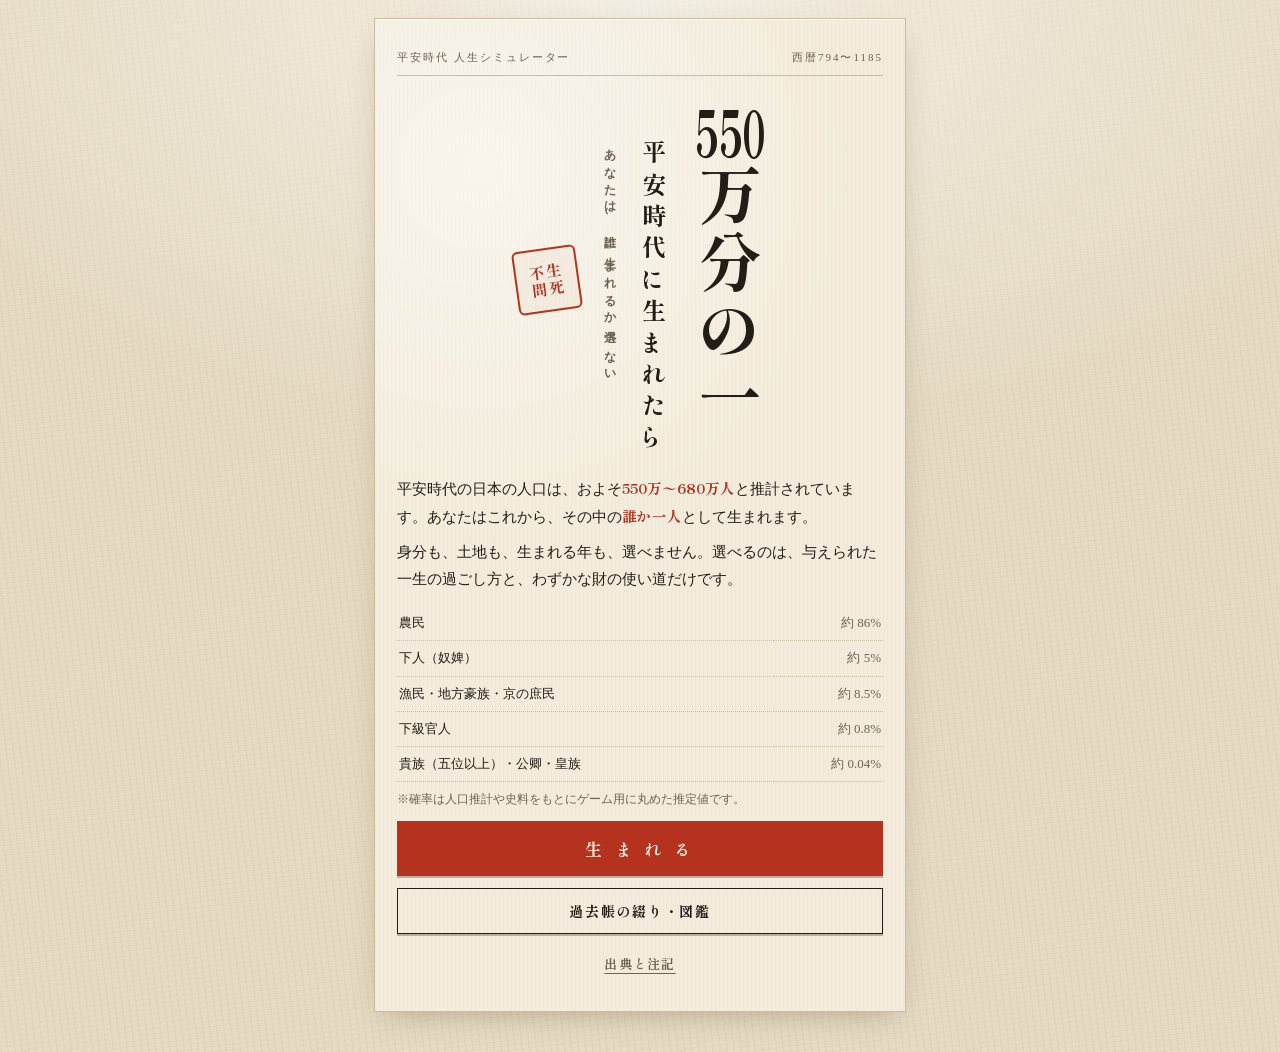
==== commit 3c8dbe79: "平安シミュレーター: 今年の危うさ・養生・増減表示・数値の説明・最期の年・過去帳の綴りと図鑑・効果音、構想メモ Co-Authored-By: Claude Opus 5.5 <noreply@ant" ====
--- a/heian/index.html
+++ b/heian/index.html
@@ -139,6 +139,14 @@
 .rarity .stamp{width:62px;height:62px;font-size:22px;flex:none;}
 .rarity .r-num{font-size:13px;color:var(--ink-soft);}
 .rarity .r-num b{font-size:26px;color:var(--ink);font-weight:800;margin:0 3px;font-variant-numeric:tabular-nums;}
+.bl .v small.share{display:block;margin:2px 0 0;font-size:12px;}
+.name-ctl,.name-edit{display:flex;gap:6px;flex-wrap:wrap;margin-top:6px;}
+.name-edit[hidden]{display:none;}
+.mini{font-size:12px;font-weight:700;padding:5px 10px;background:var(--paper2);border:1px solid var(--rule);cursor:pointer;letter-spacing:.04em;}
+.mini:focus-visible{outline:2px solid var(--shu);outline-offset:1px;}
+#nameInput{font:inherit;font-size:16px;padding:5px 8px;border:1px solid var(--ink-soft);background:var(--paper);color:var(--ink);width:12em;max-width:100%;}
+.bl .tier-d{display:block;font-size:13px;color:var(--ink-soft);line-height:1.7;margin-top:2px;}
+.bl .tier-d small{display:block;font-size:11px;margin-top:2px;}
 .comment{font-size:14.5px;color:var(--ink);border-left:3px solid var(--shu);padding:2px 0 2px 12px;}
 
 /* ---------- 一生 ---------- */
@@ -157,6 +165,7 @@
 .hud-when b{color:var(--ink);font-weight:700;}
 .hud-who{font-size:13px;margin-top:4px;}
 .hud-who b{font-weight:800;}
+.hud-who .hud-name{font-size:15px;color:var(--ink);}
 .bars{display:grid;grid-template-columns:repeat(4,1fr) 1.25fr;gap:8px;margin-top:9px;align-items:end;}
 .bar .lb{font-size:11px;color:var(--ink-soft);display:flex;justify-content:space-between;letter-spacing:.05em;}
 .bar .lb span:last-child{font-variant-numeric:tabular-nums;color:var(--ink);}
@@ -164,13 +173,31 @@
 .bar .fl{position:absolute;left:0;top:0;bottom:0;background:var(--ink);transition:width .4s;}
 .bar.hp .fl{background:var(--shu);}
 .bar.toku .fl{background:var(--kin);}
+.bar,.zai{position:relative;background:none;border:none;padding:0;text-align:left;cursor:pointer;font:inherit;color:inherit;}
 .zai{text-align:right;}
+.bar:focus-visible,.zai:focus-visible,.risk:focus-visible{outline:2px solid var(--shu);outline-offset:2px;}
+.dv{position:absolute;right:0;top:-14px;font-size:11px;font-weight:800;font-variant-numeric:tabular-nums;opacity:0;pointer-events:none;}
+.dv.show{animation:dvup 1.6s ease forwards;}
+.dv.up{color:var(--moe);} .dv.down{color:var(--shu);}
+@keyframes dvup{0%{opacity:0;transform:translateY(4px);}15%{opacity:1;transform:none;}70%{opacity:1;}100%{opacity:0;transform:translateY(-4px);}}
+.risk-row{display:flex;align-items:center;gap:8px;margin-top:9px;}
+.risk{flex:1;display:flex;align-items:center;gap:6px;background:none;border:none;padding:0;font:inherit;color:inherit;cursor:pointer;text-align:left;min-width:0;}
+.risk .rl{font-size:11px;color:var(--ink-soft);letter-spacing:.08em;white-space:nowrap;}
+.risk b{font-size:13px;white-space:nowrap;}
+.risk small{font-size:11px;color:var(--ink-soft);overflow:hidden;text-overflow:ellipsis;white-space:nowrap;}
+.lamp{width:14px;height:18px;flex:none;display:inline-block;}
+.risk.l1 b{color:#8a6a1e;} .risk.l2 b{color:#b5521e;} .risk.l3 b{color:var(--shu);}
+.yojo{flex:none;white-space:nowrap;}
+.yojo[disabled]{opacity:.45;cursor:not-allowed;}
+.tip{position:absolute;z-index:9;left:12px;right:12px;background:var(--paper);border:1px solid var(--ink);padding:10px 12px;font-size:13px;line-height:1.7;box-shadow:0 8px 20px -10px rgba(0,0,0,.5);}
+.tip b{display:block;font-size:14px;margin-bottom:2px;}
+.tip[hidden]{display:none;}
 .zai .lb{font-size:11px;color:var(--ink-soft);}
 .zai .v{font-size:16px;font-weight:800;font-variant-numeric:tabular-nums;line-height:1.1;}
 .zai .v.neg{color:var(--shu);}
 .zai .v small{font-size:11px;font-weight:600;color:var(--ink-soft);margin-left:2px;}
 
-.log{padding:12px 16px 230px;min-height:55vh;}
+.log{padding:12px 16px 170px;min-height:55vh;}
 .row{display:grid;grid-template-columns:44px 1fr;gap:10px;padding:6px 0;font-size:14.5px;animation:rowin .35s ease;}
 @keyframes rowin{from{opacity:0;transform:translateY(4px);}to{opacity:1;transform:none;}}
 .row .a{font-size:11.5px;color:var(--ink-faint);padding-top:3px;letter-spacing:.02em;white-space:nowrap;font-variant-numeric:tabular-nums;}
@@ -194,7 +221,12 @@
   pointer-events:none;
 }
 .ctrl-col{display:flex;flex-direction:column;gap:6px;max-width:532px;width:100%;pointer-events:auto;}
-.ctrl-in{display:flex;gap:6px;width:100%;}
+.scene-wrap{position:relative;max-width:400px;margin:0 auto 8px;}
+.scene-wrap .scene{margin:0;}
+.speed{position:absolute;top:5px;right:5px;display:flex;gap:3px;}
+.speed button{width:32px;height:26px;padding:0;display:grid;place-items:center;background:rgba(243,236,220,.9);border:1px solid var(--rule);color:var(--ink);cursor:pointer;}
+.speed button.on{background:var(--ink);color:var(--paper);border-color:var(--ink);}
+.speed button:focus-visible{outline:2px solid var(--shu);outline-offset:1px;}
 .plan-bar{background:var(--paper);border:1px solid var(--rule);padding:7px 8px 8px;box-shadow:0 -4px 14px -8px rgba(60,40,20,.35);}
 .plan-now{font-size:12px;color:var(--ink);line-height:1.5;margin-bottom:6px;}
 .plan-now .cap{font-size:10.5px;letter-spacing:.2em;color:var(--shu);font-weight:700;margin-right:8px;}
@@ -203,11 +235,6 @@
 .chips button{font-size:12.5px;font-weight:700;padding:6px 9px;background:var(--paper2);border:1px solid var(--rule);cursor:pointer;letter-spacing:.03em;line-height:1.3;}
 .chips button[aria-pressed="true"]{background:var(--ai);color:var(--paper);border-color:var(--ai);}
 .chips button:focus-visible{outline:2px solid var(--shu);outline-offset:1px;}
-.ctrl button{
-  flex:1;padding:10px 4px;font-size:13px;font-weight:700;letter-spacing:.08em;
-  background:var(--paper);border:1px solid var(--ink-soft);cursor:pointer;
-}
-.ctrl button.on{background:var(--ink);color:var(--paper);border-color:var(--ink);}
 
 /* 選択シート */
 .choice-bg{
@@ -297,6 +324,21 @@
 .src-list a{color:var(--ai);}
 
 #cardCanvas{display:none;}
+.tabs{display:flex;gap:0;border-bottom:1px solid var(--ink);margin-bottom:14px;}
+.tabs button{flex:1;padding:9px;font:inherit;font-weight:800;letter-spacing:.2em;background:none;border:none;border-bottom:3px solid transparent;cursor:pointer;color:var(--ink-soft);}
+.tabs button[aria-selected="true"]{color:var(--ink);border-bottom-color:var(--shu);}
+.life-row{border-bottom:1px dotted var(--rule);padding:9px 0;font-size:13.5px;line-height:1.6;}
+.life-row b{font-size:15px;}
+.life-row .ep{display:block;font-weight:800;}
+.life-row small{display:block;color:var(--ink-soft);font-size:12px;}
+.dex h3{font-size:14px;font-weight:800;letter-spacing:.12em;margin:16px 0 6px;display:flex;justify-content:space-between;align-items:baseline;border-bottom:1px solid var(--rule);padding-bottom:3px;}
+.dex h3 small{font-size:12px;color:var(--ink-soft);font-weight:600;letter-spacing:0;}
+.meter{height:5px;background:var(--paper3);margin:2px 0 8px;}
+.meter i{display:block;height:100%;background:var(--shu);}
+.dex ul{list-style:none;display:flex;flex-wrap:wrap;gap:5px;font-size:12.5px;}
+.dex li{padding:3px 7px;border:1px solid var(--rule);background:var(--paper2);}
+.dex li.no{color:var(--ink-faint);background:none;border-style:dashed;}
+.empty{font-size:13.5px;color:var(--ink-soft);padding:12px 0;}
 .card-prev{margin-top:12px;text-align:center;}
 .card-prev img{width:100%;max-width:100%;border:1px solid var(--rule);display:block;}
 [hidden]{display:none !important;}
@@ -331,6 +373,7 @@
       </table>
       <p class="note">※確率は人口推計や史料をもとにゲーム用に丸めた推定値です。</p>
       <button class="btn shu" id="btnBorn">生 ま れ る</button>
+      <button class="btn sub" id="btnBook1">過去帳の綴り・図鑑</button>
       <button class="btn link" id="btnSrc1">出典と注記</button>
     </div>
   </section>
@@ -343,6 +386,11 @@
         <div class="bl" id="bl1"><span class="k">時 は</span><span class="v" id="bWhen"></span></div>
         <div class="bl" id="bl2"><span class="k">所 は</span><span class="v" id="bWhere"></span></div>
         <div class="bl" id="bl3"><span class="k">生 ま れ は</span><span class="v" id="bWho"></span></div>
+        <div class="bl" id="bl3n"><span class="k">名 は</span><span class="v" id="bName"></span>
+          <span class="name-ctl"><button type="button" class="mini" id="btnReroll">別の名にする</button><button type="button" class="mini" id="btnEditName">名を書き換える</button></span>
+          <span class="name-edit" id="nameEdit" hidden><input id="nameInput" maxlength="12" aria-label="名前"><button type="button" class="mini" id="btnNameOk">決める</button></span>
+          <span class="tier-d" id="bNameD"></span></div>
+        <div class="bl" id="bl3b" hidden><span class="k">暮 ら し 向 き は</span><span class="v" id="bTier"></span><span class="tier-d" id="bTierD"></span></div>
         <div class="bl" id="bl4">
           <div class="rarity">
             <span class="stamp" id="bStamp">凡</span>
@@ -359,20 +407,34 @@
   <section id="screen-life" class="screen">
     <div class="sheet">
       <div class="hud">
-        <canvas id="scene" class="scene" width="128" height="64" role="img" aria-label="暮らしの様子"></canvas>
+        <div class="scene-wrap">
+          <canvas id="scene" class="scene" width="128" height="64" role="img" aria-label="暮らしの様子"></canvas>
+          <div class="speed" role="group" aria-label="進む速さ">
+            <button type="button" id="btnSound" aria-label="音" title="音のあり・なし"></button>
+            <button type="button" id="btnPause" aria-label="一時停止" title="一時停止（スペースキー）"></button>
+            <button type="button" data-sp="slow" class="on" aria-label="ゆっくり" title="ゆっくり"><svg viewBox="0 0 8 16" width="9" height="13" aria-hidden="true"><path d="M1 3v10l6-5z" fill="currentColor"/></svg></button>
+            <button type="button" data-sp="mid" aria-label="ふつう" title="ふつう"><svg viewBox="0 0 14 16" width="14" height="13" aria-hidden="true"><path d="M1 3v10l6-5z" fill="currentColor"/><path d="M7 3v10l6-5z" fill="currentColor"/></svg></button>
+            <button type="button" data-sp="fast" aria-label="はやい" title="はやい"><svg viewBox="0 0 20 16" width="19" height="13" aria-hidden="true"><path d="M1 3v10l6-5z" fill="currentColor"/><path d="M7 3v10l6-5z" fill="currentColor"/><path d="M13 3v10l6-5z" fill="currentColor"/></svg></button>
+          </div>
+        </div>
         <div class="hud-top">
           <div class="hud-age"><small>数え</small><span id="hAge">1</span><small style="margin-left:2px">歳</small></div>
           <div class="hud-when"><b id="hWareki"></b>（<span id="hYear"></span>）<br><span id="hRegion"></span></div>
         </div>
-        <div class="hud-who">身分：<b id="hWho"></b></div>
+        <div class="hud-who"><b id="hName" class="hud-name"></b>　身分：<b id="hWho"></b></div>
         <div class="bars">
-          <div class="bar hp"><div class="lb"><span>体</span><span id="vHp"></span></div><div class="tr"><div class="fl" id="fHp"></div></div></div>
-          <div class="bar"><div class="lb"><span>才</span><span id="vSai"></span></div><div class="tr"><div class="fl" id="fSai"></div></div></div>
-          <div class="bar"><div class="lb"><span>縁</span><span id="vEn"></span></div><div class="tr"><div class="fl" id="fEn"></div></div></div>
-          <div class="bar toku"><div class="lb"><span>徳</span><span id="vToku"></span></div><div class="tr"><div class="fl" id="fToku"></div></div></div>
-          <div class="zai"><div class="lb">財（石）</div><div class="v" id="vZai">0</div></div>
+          <button type="button" class="bar hp" data-tip="hp"><div class="lb"><span>体</span><span id="vHp"></span></div><div class="tr"><div class="fl" id="fHp"></div></div><span class="dv" id="dHp"></span></button>
+          <button type="button" class="bar" data-tip="sai"><div class="lb"><span>才</span><span id="vSai"></span></div><div class="tr"><div class="fl" id="fSai"></div></div><span class="dv" id="dSai"></span></button>
+          <button type="button" class="bar" data-tip="en"><div class="lb"><span>縁</span><span id="vEn"></span></div><div class="tr"><div class="fl" id="fEn"></div></div><span class="dv" id="dEn"></span></button>
+          <button type="button" class="bar toku" data-tip="toku"><div class="lb"><span>徳</span><span id="vToku"></span></div><div class="tr"><div class="fl" id="fToku"></div></div><span class="dv" id="dToku"></span></button>
+          <button type="button" class="zai" data-tip="zai"><div class="lb">財（石）</div><div class="v" id="vZai">0</div><span class="dv" id="dZai"></span></button>
+        </div>
+        <div class="risk-row">
+          <button type="button" class="risk" id="riskBtn" data-tip="risk"><span class="lamp" id="riskLamp" aria-hidden="true"></span><span class="rl">今年の危うさ</span><b id="riskLabel"></b><small id="riskWhy"></small></button>
+          <button type="button" class="mini yojo" id="btnYojo"></button>
         </div>
       </div>
+      <div class="tip" id="tip" hidden role="note"></div>
       <div class="log" id="log"></div>
     </div>
   </section>
@@ -387,6 +449,7 @@
       </div>
       <p class="epithet" id="kEpithet"></p>
       <dl class="kv">
+        <dt>名</dt><dd id="kName"></dd>
         <dt>生</dt><dd id="kBirth"></dd>
         <dt>没</dt><dd id="kDeath"></dd>
         <dt>死因</dt><dd id="kCause"></dd>
@@ -394,6 +457,7 @@
         <dt>遺した財</dt><dd id="kZai"></dd>
         <dt>連れ合い</dt><dd id="kSpouse"></dd>
         <dt>子</dt><dd id="kKids"></dd>
+        <dt>最期の年</dt><dd id="kLast"></dd>
         <dt>史料</dt><dd id="kRecord"></dd>
       </dl>
       <div class="jisei" id="kJisei"></div>
@@ -411,6 +475,7 @@
         <div class="card-prev" id="cardPrev" hidden><img id="cardImg" alt="過去帳の画像"><p class="note">画像を長押し（右クリック）すると保存できます。</p></div>
         <button class="btn sub" id="btnLog">一生の記録を読み返す</button>
         <button class="btn" id="btnAgain">もう一度、生まれる</button>
+        <button class="btn sub" id="btnBook2">過去帳の綴り・図鑑</button>
         <button class="btn link" id="btnSrc2">出典と注記</button>
       </div>
       <div class="fulllog" id="fullLog"></div>
@@ -418,74 +483,130 @@
   </section>
 
   <!-- ========== 出典 ========== -->
+  <section id="screen-book" class="screen">
+    <div class="sheet">
+      <div class="eyebrow"><span>過去帳の綴り</span><span id="bookCount"></span></div>
+      <div class="tabs" role="tablist">
+        <button type="button" role="tab" id="tabLives" aria-selected="true">綴り</button>
+        <button type="button" role="tab" id="tabDex" aria-selected="false">図鑑</button>
+      </div>
+      <div id="paneLives"></div>
+      <div id="paneDex" hidden></div>
+      <p class="note">記録は、この端末のブラウザにだけ保存されます。ほかの端末や、ブラウザの記録を消した後には残りません。</p>
+      <button class="btn sub" id="btnBookBack">戻る</button>
+      <button class="btn link" id="btnBookClear">記録をすべて消す</button>
+    </div>
+  </section>
+
   <section id="screen-src" class="screen">
     <div class="sheet">
       <div class="eyebrow"><span>出典と注記</span><span>典拠一覧</span></div>
       <div class="src-list">
-        <p class="note" style="font-size:13px;color:var(--ink)">このゲームの確率・数値は、以下の研究と史料をもとにゲーム用に丸めた<b>推定値</b>です。史実を厳密に再現するものではありません。出来事の説明には、わかりやすさのための誇張や皮肉を含みます。</p>
+        <p class="note" style="font-size:13px;color:var(--ink)">このゲームの確率・数値は、以下の研究と史料をもとにゲーム用に丸めた<b>推定値</b>です。史実を厳密に再現するものではありません。出来事の説明には、わかりやすさのための誇張や皮肉を含みます。史料の記述は、Wikisource などで原文を確認できたもの（『方丈記』『枕草子』『源氏物語』『平家物語』『大鏡』『土佐日記』『更級日記』『意見十二箇条』『往生要集』『扶桑略記』など）と、研究論文・公的機関の資料・辞典類の記述で確認したもの（『日本紀略』『小右記』『今昔物語集』『日本霊異記』、令の条文など）があります。</p>
         <h3>人口と寿命</h3>
         <ul>
           <li>鬼頭宏『人口から読む日本の歴史』講談社学術文庫、2000年<span>平安初期（800年頃）約551万人、平安末期（1150年頃）約684万人という推計。タイトルの「550万」はここから。</span></li>
-          <li>今津勝紀「日本古代の人口と災害」ほか（<a href="https://ousar.lib.okayama-u.ac.jp/ja/63024" target="_blank" rel="noopener">岡山大学学術成果リポジトリ</a>）<span>9世紀前半の総人口を500万〜550万人程度と推定。飢饉・疫病の被害は地域ごとにモザイク状だったとする。</span></li>
-          <li>William Wayne Farris, <i>Population, Disease, and Land in Early Japan, 645–900</i>, Harvard University Press, 1985<span>古代の平均寿命（出生時）を28〜33歳程度と推計。天然痘・麻疹の反復流行が人口を抑えたとする。本ゲームの出生時平均寿命は、これに近づくよう調整（シミュレーション値で約29〜30歳）。</span></li>
-          <li>W. W. Farris, <i>Japan's Medieval Population</i>, University of Hawai'i Press, 2006</li>
+          <li>今津勝紀の研究（<a href="https://ousar.lib.okayama-u.ac.jp/ja/63024" target="_blank" rel="noopener">岡山大学学術成果リポジトリ</a>）<span>9世紀前半の総人口を500万〜550万人程度と推定。飢饉・疫病の被害は地域ごとにモザイク状だったとする。</span></li>
+          <li>William Wayne Farris, <i>Population, Disease, and Land in Early Japan, 645–900</i>, Harvard University Press, 1985<span>古代の平均寿命（出生時）を28〜33歳程度と推計。本ゲームの出生時平均寿命は、これに近づくよう調整（シミュレーション値で約29歳）。</span></li>
         </ul>
         <h3>身分と制度</h3>
         <ul>
-          <li>『公卿補任』<span>公卿（三位以上・参議）は毎年おおむね20〜30人程度。</span></li>
+          <li>『公卿補任』<span>三位以上と参議の、年ごとの名簿（国立国会図書館リサーチ・ナビ）。</span></li>
           <li>『養老令』選叙令<span>蔭位の制。一位の嫡子は従五位下、五位の嫡子は従八位上で出身。六位以下の子に蔭位はない。</span></li>
-          <li>『類聚三代格』巻17 弘仁5年（814）の詔、『西宮記』<span>嵯峨天皇の皇子女への源姓の賜与（賜姓源氏のはじめ）。一世源氏は従四位上で出身するのが通例。</span></li>
+          <li>『類聚三代格』巻17 弘仁5年（814）の詔、『西宮記』<span>嵯峨天皇の皇子女への源姓の賜与。一世源氏は従四位上で出身するのが通例。</span></li>
+          <li>『養老令』衣服令<span>位袍の色（一位深紫、二・三位浅紫、四位深緋、五位浅緋、六位深緑、七位浅緑、八位深縹、初位浅縹）。四位以上が黒になるのは平安中期（一条朝ごろ）から次第に、とする解説が多い（平安後期とする辞典もある）。</span></li>
           <li>『養老令』雑令・賦役令<span>出挙の利息（公出挙は令の規定で5割、弘仁元年＝810年以降は3割が定制）。雑徭（延暦14年＝795年以降は年30日まで）。運脚の負担。</span></li>
+          <li>出挙と富豪層<span>稲の私出挙は天平9年（737）に禁じられたが、ほとんど守られなかった。延喜3年（903）の官符などに「富豪の輩」が見える。出挙の利稲は国衙の主要な収入だった（村井康彦・戸田芳実の研究）。</span></li>
           <li>『続日本紀』和銅5年正月条<span>都での役を終えた役民が、帰路に食料が尽きて飢える記事。</span></li>
           <li>『類聚三代格』延喜2年（902）3月13日太政官符<span>延喜の荘園整理令。百姓が田を権門に寄進したことにして課役を逃れる行為などを禁じた。</span></li>
-          <li>三善清行『意見十二箇条』第11条（914年、『本朝文粋』巻2）<span>天下の民の三分の二が、課役を逃れるため勝手に頭を剃った者だと訴える。</span></li>
-          <li>『尾張国郡司百姓等解文』（988年）<span>尾張守藤原元命の苛政を郡司・百姓が訴え、解任に至る。</span></li>
-          <li>藤原明衡『新猿楽記』（11世紀）<span>大名田堵・田中豊益。農具や牛馬をそろえ、堰や用水路を整える。</span></li>
-          <li>私出挙の禁令<span>稲の私出挙は天平9年（737）に禁じられ、その後も禁令が出されたが、富豪層による貸し付けは続いた。ゲームでは利息を年2割ほどとし、取りはぐれの危険をつけている。</span></li>
-          <li>田堵<span>10世紀以降、国衙領や荘園の田を請け負って耕作した有力農民。元手が要り、凶作の年は損をする。</span></li>
-          <li>衛士<span>諸国から上番して宮城の門を守った兵士。大中臣能宣の「みかきもり衛士のたく火の夜はもえ昼は消えつつ物をこそ思へ」（『詞花和歌集』）に詠まれる。</span></li>
-          <li>郎党・伴類<span>『将門記』には、武士の一族・従者（従類）のほかに、動員された農民（伴類）が登場する。『今昔物語集』巻25は「兵（つわもの）」の話を集める。</span></li>
-          <li>清少納言『枕草子』（除目のころ）<span>任官を願う申文を持って歩き回る人々の様子。</span></li>
-          <li>婿取り（妻方での子育て）<span>貴族の子は母の家で育つことが多かった（『蜻蛉日記』の道綱など）。ゲームでは貴族の女性ほど子の養育費がかかるようにしている。</span></li>
-          <li>『延喜式』巻3 臨時祭式（触穢）<span>人の死の穢れは30日、産の穢れは7日。</span></li>
-          <li>『延喜式』主計寮<span>諸国が調として納める品（堅魚・塩など）。</span></li>
-          <li>奴婢について<span>律令の良賤制は9世紀末〜10世紀初頭ごろに実態を失い、以後は「下人」などと呼ばれる隷属民が中世まで残る（諸研究の整理による）。</span></li>
+          <li>三善清行『意見十二箇条』（914年）<span>第11条「天下人民、三分之二、皆是禿首者也」、第7条（庶官は五六年のうちに一季の禄も得がたい）。本文は群書類従本（ja.wikisource）で確認。</span></li>
+          <li>『尾張国郡司百姓等解文』（988年）<span>尾張守藤原元命の非法31か条を郡司・百姓が訴え、元命は翌年解任された。出挙や調庸・絹の過重な徴収を含む。</span></li>
+          <li>国司の検田<span>国司が検田使を派遣し、検田帳を作った（佐藤泰弘『史林』75巻5号の研究）。</span></li>
+          <li>田堵・大名田堵<span>荘園・国衙領の田を請作した有力百姓。藤原明衡『新猿楽記』の大名田堵（出羽権介田中豊益）は、農具や牛馬をそろえ、堰や用水路を整える。</span></li>
+          <li>刀禰<span>京の保・村落の有力者で、土地売券などに保証人として名を連ねた（『史林』の研究）。</span></li>
+          <li>成功（じょうごう）<span>造営などの経費を請け負い、その見返りに官職を得る制度。10世紀後半に造営の請け負いとして現れた（上島享らの研究）。</span></li>
+          <li>除目の申文<span>任官を願う申文が出され、除目では蔵人がそれを選り分けた（「撰申文」の研究、『史学雑誌』2022年）。『枕草子』「正月一日は」にも、雪の中を申文を持って歩く四位・五位の姿がある。</span></li>
+          <li>衛士<span>諸国から上京して宮城の門を守った兵士。年限は1年と定められたが実際はもっと長く、逃亡者も出た（百科事典マイペディア「衛士」）。篝火の歌「みかきもり衛士のたく火の」は『詞花和歌集』恋上に大中臣能宣の作として入る（『古今和歌六帖』に読人しらずの類歌があり、異説あり）。</span></li>
+          <li>滝口の武者<span>9世紀末から蔵人所のもとで内裏を警衛した武士。</span></li>
+          <li>郎党と「伴類」<span>『将門記』には、従者とは別に味方として加わる「伴類」が登場する。『今昔物語集』巻25「本朝付世俗」は将門の話から始まる武士の説話を集める。</span></li>
+          <li>国司の任期<span>4年（当初は6年。Wikipedia「国司」）。</span></li>
+          <li>『延喜式』<span>巻3 臨時祭式（触穢：人の死は30日、産は7日）、巻24 主計上（駿河・伊豆の調の堅魚、若狭の調の塩など）。</span></li>
+          <li>婿取り婚と三日夜餅<span>平安貴族の結婚は婿取婚が多く、三日目の夜に餅を食べる三日夜餅が行われることもあった（国立国会図書館「本の万華鏡」第38回）。妻方で子を育てたとする説が有力だが、異論もある（服藤早苗・栗原弘らの研究）。</span></li>
+          <li>奴婢について<span>律令の良賤制は9世紀末〜10世紀初頭ごろに実態を失い、以後も隷属的な人々は残った（諸研究の整理による）。</span></li>
+          <li>大宰府鴻臚館<span>10世紀には唐・呉越の商人が来航した（承平5年＝935年の呉越の蒋承勲など）。永承2年（1047）の放火の記録を最後に鴻臚館は再建されず、交易の拠点は博多へ移ったと推定される（福岡市の発掘調査報告）。</span></li>
+          <li>検非違使の「放免」<span>前科者から選ばれ、犯人の捜索・追捕にあたった下部（倉本一宏の解説）。</span></li>
+        </ul>
+        <h3>政変</h3>
+        <ul>
+          <li>薬子の変（『日本後紀』弘仁元年9月条）、承和の変（『続日本後紀』承和9年7〜8月条）、応天門の変（『日本三代実録』貞観8年条）</li>
+          <li>昌泰の変と道真の名誉回復（『日本紀略』延喜23年4月20日条）、藤原時平の死（『大鏡』時平伝は道真を陥れた報いと語る）、清涼殿落雷（『日本紀略』延長8年6月26日条。祟りとするのは後の『北野天神縁起』など）</li>
+          <li>安和の変（『日本紀略』安和2年3月条）、長徳の変（『小右記』長徳2年正月16日条、『栄花物語』巻5「浦々の別」）</li>
+          <li>院政のはじまり（応徳3年＝1086年の譲位。院の近臣に受領層が登用された）</li>
+          <li>保元の乱（『兵範記』『保元物語』。処刑は「約350年ぶりの死刑」とされるが異説もある）、平治の乱（『平治物語』『愚管抄』）</li>
+          <li>治承三年の政変（『玉葉』『山槐記』治承3年11月条。太政大臣藤原師長以下39人が解官、『平家物語』は43人）、平家滅亡後の配流（『吾妻鏡』文治元年5月20日条）、承久の乱（『吾妻鏡』承久3年条）</li>
+          <li>どちらについたかによる昇進・左遷・流罪・処刑の確率は、ゲーム上の割り切りです。</li>
         </ul>
         <h3>文学・説話・日記</h3>
         <ul>
-          <li>清少納言『枕草子』<span>「すさまじきもの」（除目に司得ぬ人の家、方違えに行ったのにもてなしのない家）、「見苦しきもの」（紙冠の法師陰陽師）、「雪のいと高う降りたるを」（香炉峰の雪）、第一段（夏の夜の蛍）。</span></li>
-          <li>紫式部『源氏物語』<span>若紫巻（光源氏のわらわやみ）、葵巻（賀茂祭の車争い、三日夜餅）。</span></li>
-          <li>『紫式部日記』<span>『源氏物語』の評判、漢字が読めることを隠した逸話、中宮彰子の御産の加持。</span></li>
-          <li>藤原道綱母『蜻蛉日記』、菅原孝標女『更級日記』（上総からの帰京、1020年）、紀貫之『土佐日記』（934〜935年）</li>
-          <li>『今昔物語集』<span>巻26第17話（芋粥を食べたい五位）、巻28第38話（「受領は倒るる所に土をつかめ」と平茸）、巻29第18話（羅城門の老婆）、盗賊や放免の話。</span></li>
-          <li>『日本霊異記』<span>上巻第二縁（狐を妻とする話）、乞食僧への施しと報いの話、諸国の市の話。</span></li>
-          <li>『大鏡』<span>藤原師輔が百鬼夜行に遭い、尊勝陀羅尼で助かった話。</span></li>
-          <li>『栄花物語』<span>巻5（赤斑瘡の流行）、巻十九「御裳着」（土御門殿の田植えと田楽、1023年）。</span></li>
-          <li>大江匡房『洛陽田楽記』、『中右記』<span>永長の大田楽（1096年）。『中右記』は浅間山の噴火（1108年）も記す。</span></li>
-          <li>藤原実資『小右記』寛仁2年（1018）10月16日条<span>藤原道長「この世をば」の歌と、一同での唱和。</span></li>
-          <li>源信『往生要集』（985年）、慶滋保胤『日本往生極楽記』<span>等活地獄の寿命は五百歳（地獄の時間で）。往生者の臨終の瑞相。空也（市聖）の伝。</span></li>
-          <li>政変の記録<span>薬子の変（『日本後紀』）、承和の変（『続日本後紀』）、応天門の変（『日本三代実録』）、昌泰の変と道真の名誉回復（『日本紀略』）、藤原時平の死と道真の祟りの噂（『大鏡』時平伝）、安和の変（『日本紀略』）、長徳の変（『小右記』、『栄花物語』巻5「浦々の別」）、院政（『愚管抄』）、保元・平治の乱（『兵範記』『保元物語』『平治物語』）、治承三年の政変（九条兼実『玉葉』）、承久の乱（『吾妻鏡』）。どちらについたかによる昇進・左遷・流罪・処刑の確率は、ゲーム上の割り切りです。</span></li>
+          <li>清少納言『枕草子』<span>「すさまじきもの」（除目に司得ぬ人の家、方違えに行ったのにもてなしのない家）、「見苦しきもの」（紙冠の法師陰陽師）、香炉峰の雪の段、第一段（夏の夜の蛍）、「正月一日は」（除目のころ、申文を持って歩き回る四位・五位）。本文は國文大觀本（ja.wikisource）で確認。</span></li>
+          <li>紫式部『源氏物語』<span>若紫巻（光源氏の「瘧病」）、夕顔巻（「しはぶき病み」）、葵巻（斎院の御禊の日の車争い、光源氏と紫の上の三日の夜の餅の場面）。本文は渋谷栄一校訂本（ja.wikisource）で確認。</span></li>
+          <li>『紫式部日記』<span>寛弘5年（1008）の『源氏物語』の評判、「一」の字すら書けないふりをした逸話、中宮彰子の御産で物の怪を憑坐に移す加持。</span></li>
+          <li>藤原道綱母『蜻蛉日記』（兼家の訪れが途絶えがちになる嘆き）、菅原孝標女『更級日記』（上総からの帰京、1020年）、紀貫之『土佐日記』（934〜935年）</li>
+          <li>『今昔物語集』<span>巻26第17話（芋粥を食べたい五位）、巻28第38話（信濃守藤原陳忠の「受領は倒るる所に土をつかめ」と平茸）、巻29第18話（羅城門の上層で死人の髪を抜く老婆）。</span></li>
+          <li>『日本霊異記』<span>上巻第2縁（狐を妻とする話、「来つ寝」）、下巻第15縁・第33縁（乞食の僧を打った者の報い）、深津市・軽市などの市の話。</span></li>
+          <li>『大鏡』<span>藤原師輔が百鬼夜行に遭い、尊勝陀羅尼を唱えて難を逃れた話（師輔伝）。</span></li>
+          <li>『栄花物語』<span>巻5（赤斑瘡の流行、伊周の左遷）、巻十九「御裳着」（土御門殿の田植えと田楽、1023年）。</span></li>
+          <li>大江匡房『洛陽田楽記』、『中右記』<span>永長の大田楽（1096年）。『中右記』天仁元年9月5日条は浅間山の噴火（1108年）を記す。</span></li>
+          <li>『御堂関白記』『小右記』寛仁2年（1018）10月16日条<span>道長の「この世をば」の歌と、実資の「御歌優美なり。和することはできない。皆でこの歌を吟詠しよう」という応答（Wikipedia の訳による）。『小右記』長和5年の記事には、道長がやたらと湯を飲むようになった様子が見える（糖尿病とするのは後世の推定）。</span></li>
+          \1等活地獄の寿命は「其壽五百歳」（人間の五十年が四天王天の一日一夜、四天王天の寿命が等活地獄の一日一夜。大正蔵本で確認）。空也伝に臨終の「音楽空に聞こえ」の瑞相。紫雲は往生伝に多く見える瑞相（『新纂浄土宗大辞典』）。空也は市聖と呼ばれた。</span></li>
+          <li>『平家物語』<span>巻一「禿髪」（「此一門にあらざらむ人は皆人非人なるべし」）、巻一「願立」（白河院の「賀茂川の水、双六の賽、山法師」）、巻十一「先帝身投」（二位殿の「浪の下にも都のさぶらふぞ」）、富士川の水鳥の逸話（『吾妻鏡』では武田信義の計略とする）。本文はバージニア大学 Japanese Text Initiative 所収本で確認（底本により字句に異同あり）。</span></li>
           <li>『菅家文草』巻9<span>寛平6年（894）9月14日、遣唐使の派遣を公卿に再審議させるよう求めた菅原道真の奏状。</span></li>
-          <li>『和名類聚抄』<span>唐菓子（からくだもの）。</span></li>
+          <li>『和名類聚抄』<span>「歓喜団」の項の注に「八種唐菓子」の名が見える。</span></li>
+          <li>神泉苑の祈雨<span>平安時代を通じて神泉苑で請雨経法などの祈雨が行われた（『日本三代実録』貞観17年条ほか）。</span></li>
+        </ul>
+        <h3>家族</h3>
+        <ul>
+          <li>庶民の家族<span>古代の戸籍では、一つの戸に戸主の母・庶母・姑などが名を連ねる例がある（ただし同籍は同居を意味しないとする説もある。田中禎昭、国立歴史民俗博物館研究報告235集ほか）。ゲームでは、子どものうちは両親と父方の祖父母、大人になってからは故郷にいれば老いた親と暮らすものとしています。</span></li>
+          <li>貴族の家族<span>婿取り婚が多く、子は母方の家で育ち、外祖父（母方の祖父）が後ろ盾となった（国立国会図書館「本の万華鏡」第38回、Wikipedia「外戚」）。ゲームでは、貴族の子は両親と母方の祖父母のもとで育ち、娘は大人になっても親の家に残るものとしています。</span></li>
+          <li>五十日の祝い<span>生後五十日の祝いで、父か外祖父が餅を子の口に含ませた（寛弘5年＝1008年、敦成親王の五十日の祝いは『紫式部日記』に詳しい）。</span></li>
+          <li>袴着<span>平安時代の貴族の間で、男女の別なく3〜7歳に行われた（Wikipedia「袴着」）。</span></li>
+          <li>譲状・処分状<span>所領などの財産を親族に譲る証文。10世紀初頭から作られた（Wikipedia「譲状」）。</span></li>
+          <li>祖父母の昔話<span>『日本霊異記』上巻第2縁（狐を妻とする話）、『日本書紀』雄略紀22年7月条（浦嶋子）、『竹取物語』（9世紀後半〜10世紀前半の成立）。祖父の思い出話は、ゲーム内の史実イベントから選ばれます。</span></li>
+          <li>喪の期間<span>令の服喪の期間は裏付けを確認できなかったため、ゲームでは扱っていません。</span></li>
+        </ul>
+        <h3>名付け</h3>
+        <ul>
+          <li>庶民の名（〜950年ごろ）<span>戸籍・木簡に見える実名を使用：大嶋郷戸籍（孔王部黒人・刀良・阿古売・佐久良売など。『葛飾区史』）、筑前国川辺里戸籍（肥君猪手・物部牧夫）、平城京木簡（牛養・馬甘・犬万呂・猪手・龍麻呂・鯛麻呂。奈良文化財研究所なぶんけんブログ「変わった人名」）、出雲国大税賑給歴名帳の女性名（姉売・荒売・呰売・子日女など。田籠博「古代出雲国の女性名について」）。氏は地域の戸籍に多いもの（東国の孔王部・刑部、美濃の県主族・秦人、九州の卜部・葛野部・物部など）。</span></li>
+          <li>平安中期以降の百姓<span>氏＋二字の実名（東大寺領猪名荘の田堵・秦成重、名田名の恒貞・国弘・弘重、『新猿楽記』の田中豊益）の字を組み合わせています。この時代の庶民女性の実名を示す史料は乏しく、ゲームでは古代の戸籍の女性名を流用しています（史料上は「秦氏女」のように実家の氏に「氏女」をつけて記されることが多い。坂田聡『苗字と名前の歴史』）。</span></li>
+          <li>奴婢<span>氏を持たず、名だけで戸籍に記された（コトバンク「奴婢」）。名は紀寺・東大寺の奴婢の例（太者・粳売・垂水麻呂・広山女など）。</span></li>
+          <li>童名・幼名<span>坂本信道「古代童名一覧稿」に見える名（乙若丸・金剛丸・千寿丸・苔雄丸・光仙丸、くま君・小千代君など）、藤原頼通の幼名「田鶴君」、牛飼童の春童丸・犬男丸。</span></li>
+          <li>貴族男性の実名<span>元服で幼名を改めて二字の実名を名乗り、家ごとに通字があった（摂関家の忠平・師輔・道長・頼通・師実・師通など。Wikipedia「諱」）。子は父の通字を受け継ぐようにしています。</span></li>
+          <li>賜姓源氏・親王<span>嵯峨源氏・仁明源氏の一字名（信・弘・常・定・明・融・多・光など。鳥取県立公文書館の教材、林陸朗「嵯峨源氏の研究」による）。親王の名は実例（道康・時康・恒貞・為平・敦成など）。</span></li>
+          <li>貴族女性の名<span>実名はほとんど記録に残らず、家の中では生まれ順に大君・中君・三君…と呼ばれた（『新猿楽記』の右衛門尉の娘たちなど）。女房名は父や夫の官職からつけられた（藤式部・清少納言・和泉式部など。Wikipedia「女房名」）。実名（「〜子」）は叙位や入内などの記録に残る程度（角田文衞『日本の女性名』）。</span></li>
+          <li>下級官人の氏<span>官司請負制のもとで家業ごとに固定した氏（菅原・大江・中原・清原・坂上・小槻・和気・丹波・賀茂・安倍・大中臣。Wikipedia「官司請負制」）。</span></li>
+          <li>法名<span>師の名から一字をもらう例（良源の弟子・源信）。僧の名の字は良源・源信・明尊・仁海・覚運などから。尼の法名の史料は乏しく、ゲームでは僧と同じ字の組み合わせを使っています。</span></li>
         </ul>
         <h3>疫病・災害・戦乱</h3>
         <ul>
-          <li>『日本紀略』ほか<span>疱瘡（天然痘）の流行（915・947・974・1020年）、正暦5年〜長徳元年（994〜995）の疫病（五位以上の死者67人）、長徳4年（998）の赤斑瘡（はしか）、清涼殿落雷（930年）、内裏焼亡（960年）。</span></li>
-          <li>『続日本後紀』巻12 承和9年（842）<span>承和の変。島田・鴨河原などの髑髏五千五百余頭を焼き葬らせた記事。</span></li>
-          <li>『日本三代実録』<span>神泉苑の御霊会（863年）、富士山の貞観大噴火（864年）、応天門の変（866年）、貞観地震・津波（869年）、仁和地震（887年）。</span></li>
-          <li>『扶桑略記』<span>延喜15年（915）出羽国の降灰（十和田の噴火）、永承7年（1052）「今年始めて末法に入る」。</span></li>
+          <li>『日本紀略』ほか<span>疱瘡（天然痘）の流行（915・947・974・1020年）、正暦5年〜長徳元年（994〜995）の疫病、長徳4年（998）の赤斑瘡（はしか）。995年の関白道隆・道兼の相次ぐ死と道長の内覧。</span></li>
+          <li>『類聚国史』巻171（日本後紀逸文）<span>弘仁9年（818）7月「相模・武蔵・下総・常陸・上野・下野等国地震。山崩谷埋数里。圧死百姓…」（zh.wikisource の日本後紀逸文で確認）。</span></li>
+          <li>『続日本後紀』巻12 承和9年（842）10月条<span>島田・鴨河原などの髑髏五千五百余頭を焼き葬らせた記事。</span></li>
+          <li>『日本三代実録』<span>神泉苑の御霊会（863年）、富士山の貞観大噴火（864年。溶岩がせの海を埋め、その上にのちに青木ヶ原樹海が育つ）、貞観地震・津波（869年、溺死者千ばかり）、仁和地震（887年、摂津の被害が最大）。</span></li>
+          <li>『扶桑略記』<span>延喜15年（915）出羽国の降灰（十和田の噴火、気象庁は有史以降で国内最大級とする）、永承7年（1052）「今年始めて末法に入る」。</span></li>
+          <li>『扶桑略記』<span>天徳4年（960）9月23日条（村上天皇御記を引き、遷都後百七十年で初めての内裏焼亡と記す）、延長8年（930）6月26日条（清涼殿の落雷）、延喜23年（923）4月条（道真を本位に復す）。本文は zh.wikisource で確認。</span></li>
           <li>『百錬抄』天元3年（980）7月9日条<span>暴風雨による羅城門の倒壊。以後再建されず。</span></li>
           <li>『小右記』『朝野群載』<span>刀伊の入寇（1019年）。殺害約360人、連れ去り約1300人（史料により数値に幅あり）。</span></li>
-          <li>鴨長明『方丈記』（1212年）<span>安元の大火（1177年）、治承の辻風と福原遷都（1180年）、養和の飢饉（1181〜82年、左京の死者四万二千三百余）、元暦の大地震（1185年）。</span></li>
-          <li>『将門記』『陸奥話記』『奥州後三年記』『兵範記』『平治物語』『平家物語』『吾妻鏡』ほか<span>平将門・藤原純友の乱、前九年・後三年合戦、保元・平治の乱（保元の乱の処刑は「約350年ぶりの死刑」とされるが異説もある）、治承・寿永の乱、承久の乱、寛喜の飢饉（1230年、美濃国の夏の雪）。</span></li>
+          <li>鴨長明『方丈記』（1212年）<span>安元の大火（1177年、大極殿まで焼失）、治承の辻風と遷都（1180年。行き先は「摂津国難波の京」と記す。同年冬に還都）、養和の飢饉（仁和寺の隆暁法印が四月・五月の二か月、一条〜九条・朱雀以東の道ばたの頭を数えて「四万二千三百あまり」。実数かどうかは議論がある）、元暦の大地震（1185年）。本文は國文大觀本・群書類従本（ja.wikisource）で確認。</span></li>
+          <li>戦乱<span>平将門の乱（『将門記』）、藤原純友の乱（『日本紀略』『扶桑略記』）、平忠常の乱（1028〜1031年）、前九年合戦（『陸奥話記』）、後三年合戦（『奥州後三年記』）、治承・寿永の乱（以仁王の令旨は『吾妻鏡』治承4年4月27日条に引用）、源頼朝の征夷大将軍任官（建久3年7月12日）、寛喜の飢饉（『吾妻鏡』寛喜2年6月16日条、美濃国の夏の雪）。</span></li>
         </ul>
         <h3>ゲーム上の割り切り</h3>
         <ul>
           <li>身分の比率（農民約86%、下人約5%など）は、人口推計・現存戸籍の例・官人の定員などからの大まかな推定です。</li>
-          <li>「財」は米の石高に換算したゲーム上の単位です。当時の一石は現代の一石より小さく、正確な換算ではありません。</li>
+          <li>「財」は米の量（石）で表したゲーム上の単位で、当時の実際の量や価値と対応するものではありません。</li>
           <li>年齢は数え年で表示しています（生まれた年が1歳）。</li>
           <li>庶民の家計は「働き手の数×1人あたりの稼ぎ − 食べる口の数」で計算しています。10歳未満の子は半人前ほど食べ、10〜14歳は少し働き、15歳以上は一人前です。子は16歳を過ぎると独立していき、跡取りは家に残ります。</li>
           <li>辞世の歌は、このゲームのための創作です。</li>
+          <li>効果音は、音声ファイルを使わずブラウザの機能で合成したものです（鈴・拍子木・梵鐘・太鼓ふう）。</li>
           <li>ドット絵はこのゲームのための描き下ろしです。貴族の男性の服の色は『養老令』衣服令の位色（一位は深紫、二・三位は浅紫、四位は深緋、五位は浅緋、六位は深緑、七位は浅緑、八位は深縹、初位は浅縹）に合わせ、1000年以降は四位以上を黒とする平安中期の慣行に合わせています。</li>
           <li>説話や日記の逸話は、その時代の空気を伝える「典拠」として示しています。実際に誰の身にも起きたことを保証するものではありません。</li>
           <li>典拠の巻・段・条は、底本によって番号が異なることがあります。</li>
@@ -502,12 +623,6 @@
   <div class="plan-bar" id="planBar" hidden>
     <p class="plan-now"><span class="cap">過ごし方</span><span id="planNow"></span></p>
     <div class="chips" id="chips" role="group" aria-label="過ごし方を選ぶ"></div>
-  </div>
-  <div class="ctrl-in">
-    <button data-sp="slow" class="on">ゆっくり</button>
-    <button data-sp="mid">ふつう</button>
-    <button data-sp="fast">はやい</button>
-    <button id="btnPause">一時停止</button>
   </div>
   </div>
 </div>
@@ -526,6 +641,7 @@
 
 <script src="engine.js"></script>
 <script src="pixel.js"></script>
+<script src="sound.js"></script>
 <script>
 "use strict";
 const $ = (id) => document.getElementById(id);
@@ -572,7 +688,7 @@
   kyomin: "都会っ子です。都会は、疫病と火事と盗賊の本場でもあります。",
   kanjin: "都の役人の家です。出世の上限は、生まれた時点でだいたい決まっています。",
   kizoku: "当たりです。ただし上には上がいて、その上にはだいたい藤原氏がいます。",
-  kugyo: "大当たりです。この国の、上から数十軒の家です。",
+  kugyo: "大当たりです。三位以上の、ほんのひと握りの家です。",
   kouzoku: "超大当たりです。ただし、皇位継承という名の別のくじが始まります。"
 };
 // 確率の言い方：1%以上なら「100人に◯人」、1%未満なら「◯人に1人」
@@ -593,6 +709,99 @@
 function fmtInt(n){ return n.toLocaleString("ja-JP"); }
 
 $("btnBorn").onclick = startBirth;
+/* ---------- 音 ---------- */
+const SPK_ON = '<svg viewBox="0 0 16 16" width="15" height="14" aria-hidden="true"><path d="M2 6h3l4-3v10l-4-3H2z" fill="currentColor"/><path d="M11 5.5c1.2 1.2 1.2 3.8 0 5M12.8 3.8c2.2 2.2 2.2 6.2 0 8.4" stroke="currentColor" stroke-width="1.3" fill="none"/></svg>', SPK_OFF = '<svg viewBox="0 0 16 16" width="15" height="14" aria-hidden="true"><path d="M2 6h3l4-3v10l-4-3H2z" fill="currentColor"/><path d="M11 6l4 4M15 6l-4 4" stroke="currentColor" stroke-width="1.4"/></svg>';
+function renderSound(){ const b = $("btnSound"); b.innerHTML = HeianSound.on ? SPK_ON : SPK_OFF; b.classList.toggle("on", !HeianSound.on); b.setAttribute("aria-label", HeianSound.on ? "音：あり" : "音：なし"); }
+renderSound();
+$("btnSound").onclick = () => { HeianSound.toggle(); renderSound(); };
+/* ---------- 過去帳の綴り・図鑑（この端末のブラウザに保存） ---------- */
+const BOOK_KEY = "heian550_book";
+function loadBook(){ try { return JSON.parse(localStorage.getItem(BOOK_KEY) || "[]"); } catch (e) { return []; } }
+function saveBook(b){ try { localStorage.setItem(BOOK_KEY, JSON.stringify(b.slice(-300))); } catch (e) {} }
+function recordLife(r){
+  const b = loadBook();
+  b.push({ name: r.name, ep: r.epithet, by: r.birthYear, bw: r.birthWareki, dy: r.deathYear, ky: r.kyonen, cause: r.cause, bl: r.birthLabel, region: r.region, st: r.birthStatus, tier: r.tierId, tierLabel: r.tier ? r.tier.label : "", ojo: r.ojo.t, hist: r.seenHist, odds: r.birthP });
+  saveBook(b);
+}
+let bookFrom = "title";
+function openBook(from){ bookFrom = from; renderBook(); show("book"); }
+$("btnBook1").onclick = () => openBook("title");
+$("btnBook2").onclick = () => openBook("death");
+$("btnBookBack").onclick = () => show(bookFrom);
+function setTab(dex){ $("tabLives").setAttribute("aria-selected", dex ? "false" : "true"); $("tabDex").setAttribute("aria-selected", dex ? "true" : "false"); $("paneLives").hidden = dex; $("paneDex").hidden = !dex; }
+$("tabLives").onclick = () => setTab(false);
+$("tabDex").onclick = () => setTab(true);
+let clearArmed = false;
+$("btnBookClear").onclick = () => {
+  if (!clearArmed) { clearArmed = true; $("btnBookClear").textContent = "本当に消す（もう一度押す）"; setTimeout(() => { clearArmed = false; $("btnBookClear").textContent = "記録をすべて消す"; }, 4000); return; }
+  saveBook([]); clearArmed = false; $("btnBookClear").textContent = "記録をすべて消す"; renderBook();
+};
+function el(tag, cls, text){ const e = document.createElement(tag); if (cls) e.className = cls; if (text != null) e.textContent = text; return e; }
+function renderBook(){
+  const b = loadBook();
+  $("bookCount").textContent = b.length + "の生";
+  const L = $("paneLives"); L.innerHTML = "";
+  if (!b.length) L.append(el("p", "empty", "まだ記録がありません。一生を終えると、ここに綴られていきます。"));
+  b.slice().reverse().forEach((x, i) => {
+    const row = el("div", "life-row");
+    row.append(el("span", "ep", "第" + (b.length - i) + "の生　『" + x.ep + "』"));
+    row.append(el("b", null, x.name));
+    row.append(el("small", null, x.bw + "（" + x.by + "年）、" + x.region + "の" + x.bl + (x.tierLabel ? "（" + x.tierLabel + "）" : "") + "。数え" + x.ky + "、" + x.cause + "により死去。" + x.ojo + "。"));
+    L.append(row);
+  });
+  // 図鑑
+  const D = $("paneDex"); D.innerHTML = ""; D.className = "dex";
+  const sec = (title, have, total) => { const h = el("h3", null, title); h.append(el("small", null, total ? have + " / " + total : have + "種")); D.append(h); if (total) { const m = el("div", "meter"); const i = document.createElement("i"); i.style.width = Math.round(have / total * 100) + "%"; m.append(i); D.append(m); } };
+  // 生まれ
+  const ST = H.STATUS, births = [];
+  ["kouzoku","kugyo","kizoku","kanjin","kyomin","gozoku","gyomin","genin","nomin"].forEach(k => {
+    const tiers = H.TIERS[k];
+    if (tiers) tiers.forEach(t => births.push({ key: k + ":" + t.id, label: ST[k].name + "・" + t.label, hint: ST[k].name + "・？？？" }));
+    else births.push({ key: k + ":", label: ST[k].name, hint: "？？？" });
+  });
+  const seenB = new Set(b.map(x => x.st + ":" + (x.tier || "")));
+  sec("生まれ", births.filter(x => seenB.has(x.key)).length, births.length);
+  const ub = el("ul"); births.forEach(x => ub.append(el("li", seenB.has(x.key) ? "" : "no", seenB.has(x.key) ? x.label : x.hint))); D.append(ub);
+  // 死因
+  const causes = {}; b.forEach(x => causes[x.cause] = (causes[x.cause] || 0) + 1);
+  sec("死因", Object.keys(causes).length);
+  const uc = el("ul"); Object.entries(causes).sort((a, c) => c[1] - a[1]).forEach(([c, n]) => uc.append(el("li", "", c + " ×" + n))); D.append(uc);
+  // 二つ名
+  const eps = [...new Set(b.map(x => x.ep))];
+  sec("二つ名", eps.length);
+  const ue = el("ul"); eps.forEach(e => ue.append(el("li", "", e))); D.append(ue);
+  // 史実
+  const hs = new Set(); b.forEach(x => (x.hist || []).forEach(i => hs.add(i)));
+  sec("立ち会った史実", hs.size, H.HIST_COUNT);
+  const uh = el("ul"); [...hs].sort((a, c) => a - c).forEach(i => uh.append(el("li", "", H.histTitle(i)))); D.append(uh);
+  // 往生
+  const oj = { "極楽往生": 0, "六道輪廻": 0, "地獄行き": 0 }; b.forEach(x => { if (x.ojo in oj) oj[x.ojo]++; });
+  sec("往生判定", b.length ? 3 - Object.values(oj).filter(v => !v).length : 0, 3);
+  const uo = el("ul"); Object.entries(oj).forEach(([k, n]) => uo.append(el("li", n ? "" : "no", n ? k + " ×" + n : "？？？"))); D.append(uo);
+}
+const NAME_NOTE = {
+  old: "戸籍に見える名にならっています（「〜麻呂」「〜売」など）。",
+  noble_m: "いまは幼名です。元服すると、家の通字を使った実名を名乗ります。",
+  noble_f: "家の中での呼び名です。貴族の女性の実名は、ほとんど記録に残りません。",
+  genin: "奴婢は戸籍に氏を持たず、名だけで記されました。",
+  new_m: "いまは童名です。大人になると、氏と二字の実名で呼ばれます。"
+};
+function renderBirthName(){
+  $("bName").textContent = H.myName(S);
+  const nm = S.nm || {};
+  let note = "";
+  if (S.birthStatus === "genin") note = NAME_NOTE.genin;
+  else if (nm.call && !nm.given) note = NAME_NOTE.noble_f;
+  else if (nm.tsuji || S.birthStatus === "kouzoku") note = NAME_NOTE.noble_m;
+  else if (nm.child) note = NAME_NOTE.new_m;
+  else note = NAME_NOTE.old;
+  $("bNameD").textContent = note + "（くわしくは「出典と注記」へ）";
+}
+$("btnReroll").onclick = () => { H.renameSelf(S); renderBirthName(); };
+$("btnEditName").onclick = () => { $("nameEdit").hidden = false; $("nameInput").value = H.myName(S); $("nameInput").focus(); $("nameInput").select(); };
+function applyName(){ H.renameSelf(S, { custom: $("nameInput").value }); $("nameEdit").hidden = true; renderBirthName(); }
+$("btnNameOk").onclick = applyName;
+$("nameInput").addEventListener("keydown", (e) => { if (e.key === "Enter") { e.preventDefault(); applyName(); } });
 function startBirth(){
   S = H.newLife();
   lifeNo++;
@@ -606,13 +815,25 @@
   $("bOdds").innerHTML = "この生まれは、およそ<br><b>" + fmtInt(op.a) + "</b>人に<b>" + op.b + "</b>人";
   $("bStamp").textContent = stampFor(odds);
   $("bComment").textContent = COMMENT[st];
-  ["bl1","bl2","bl3","bl4"].forEach(id => $(id).classList.remove("on"));
+  const tier = S.tier;
+  $("bl3b").hidden = !tier;
+  if (tier) {
+    $("bTier").innerHTML = ""; $("bTier").append(document.createTextNode(tier.label));
+    const sm = document.createElement("small"); sm.textContent = "同じ身分の家のうち、およそ" + Math.round(tier.share * 100) + "%"; sm.className = "share"; $("bTier").append(sm);
+    $("bTierD").textContent = tier.desc;
+    if (tier.src) { const sr = document.createElement("small"); sr.textContent = "典拠：" + tier.src; $("bTierD").append(sr); }
+  }
+  renderBirthName();
+  $("nameEdit").hidden = true;
+  const BL = tier ? ["bl1","bl2","bl3","bl3n","bl3b","bl4"] : ["bl1","bl2","bl3","bl3n","bl4"];
+  ["bl1","bl2","bl3","bl3n","bl3b","bl4"].forEach(id => $(id).classList.remove("on"));
   const live = $("btnLive"); live.style.opacity = 0; live.style.pointerEvents = "none";
   show("birth");
   const reduce = matchMedia("(prefers-reduced-motion: reduce)").matches;
   const step = reduce ? 0 : 700;
-  ["bl1","bl2","bl3","bl4"].forEach((id, i) => setTimeout(() => $(id).classList.add("on"), 200 + i * step));
-  setTimeout(() => { live.style.transition = "opacity .5s"; live.style.opacity = 1; live.style.pointerEvents = "auto"; }, 300 + 4 * step);
+  BL.forEach((id, i) => setTimeout(() => $(id).classList.add("on"), 200 + i * step));
+  setTimeout(() => HeianSound.play(odds >= 1000 ? "birthRare" : "birth"), 200 + (BL.length - 1) * step);
+  setTimeout(() => { live.style.transition = "opacity .5s"; live.style.opacity = 1; live.style.pointerEvents = "auto"; }, 300 + BL.length * step);
 }
 
 /* ---------- 一生 ---------- */
@@ -627,22 +848,33 @@
   return SPEED[speed] + chars * PER_CHAR[speed];
 }
 let speed = "slow", paused = false, timer = null, lastYearRow = -1;
-document.querySelectorAll(".ctrl [data-sp]").forEach(b => b.onclick = () => {
+const ICON_PAUSE = '<svg viewBox="0 0 16 16" width="14" height="14" aria-hidden="true"><rect x="3" y="2.5" width="3.5" height="11" fill="currentColor"/><rect x="9.5" y="2.5" width="3.5" height="11" fill="currentColor"/></svg>';
+const ICON_PLAY = '<svg viewBox="0 0 16 16" width="14" height="14" aria-hidden="true"><path d="M4 2.5v11l9-5.5z" fill="currentColor"/></svg>';
+document.querySelectorAll(".speed [data-sp]").forEach(b => b.onclick = () => {
   speed = b.dataset.sp;
-  document.querySelectorAll(".ctrl [data-sp]").forEach(x => x.classList.toggle("on", x === b));
+  document.querySelectorAll(".speed [data-sp]").forEach(x => x.classList.toggle("on", x === b));
   if (paused) togglePause();
 });
 $("btnPause").onclick = togglePause;
+function setPauseIcon(){
+  $("btnPause").innerHTML = paused ? ICON_PLAY : ICON_PAUSE;
+  $("btnPause").setAttribute("aria-label", paused ? "再開" : "一時停止");
+  $("btnPause").title = paused ? "再開（スペースキー）" : "一時停止（スペースキー）";
+  $("btnPause").classList.toggle("on", paused);
+}
+setPauseIcon();
 function togglePause(){
   paused = !paused;
-  $("btnPause").textContent = paused ? "再開" : "一時停止";
-  $("btnPause").classList.toggle("on", paused);
+  setPauseIcon();
   if (!paused) schedule(80);
 }
+document.addEventListener("keydown", (e) => {
+  if (e.code === "Space" && $("screen-life").classList.contains("active") && !$("choiceBg").classList.contains("show") && !/INPUT|TEXTAREA|BUTTON/.test(document.activeElement.tagName)) { e.preventDefault(); togglePause(); }
+});
 $("btnLive").onclick = () => {
-  $("log").innerHTML = ""; $("log")._lastAge = undefined; $("chips")._key = "";
+  $("log").innerHTML = ""; $("log")._lastAge = undefined; $("chips")._key = ""; lastWealth = S.wealth;
   lastYearRow = -1;
-  paused = false; $("btnPause").textContent = "一時停止"; $("btnPause").classList.remove("on");
+  paused = false; setPauseIcon();
   show("life");
   addRow(S.logs[0]);
   hud();
@@ -702,6 +934,9 @@
   logs.forEach(l => addRow(l));
   hud(r);
   setScene(r);
+  if (r.dead) HeianSound.play("death");
+  else if (logs.some(l => /人目の子（/.test(l.t))) HeianSound.play("child");
+  else if (logs.some(l => l.k === "good" && /叙され|昇進|公卿の仲間入り|国母|外祖父になり|一人前の武士|元服し|名乗りました/.test(l.t))) HeianSound.play("good");
   if (r.dead) { setTimeout(finish, 1400); return; }
   schedule(yearDelay(logs));
 }
@@ -733,7 +968,7 @@
   const now = opts.find(o => o.id === cur);
   $("planNow").innerHTML = "";
   $("planNow").append(document.createTextNode(now ? now.label : "（まだ決めていません）"));
-  if (now) { const sm = document.createElement("small"); sm.textContent = now.desc; $("planNow").append(sm); }
+  if (now) { const sm = document.createElement("small"); sm.textContent = H.planHint(now.eff); $("planNow").append(sm); }
   const box = $("chips");
   const key = opts.map(o => o.id).join(",") + "|" + cur;
   if (box._key === key) return;
@@ -741,22 +976,70 @@
   box.innerHTML = "";
   opts.forEach(o => {
     const b = document.createElement("button");
-    b.type = "button"; b.textContent = o.short; b.title = o.label + "：" + o.desc;
+    b.type = "button"; b.textContent = o.short; b.title = o.label + "：" + H.planHint(o.eff);
     b.setAttribute("aria-pressed", o.id === cur ? "true" : "false");
     b.onclick = () => { const l = H.setPlan(S, o.id); if (l) addRow(l); renderPlans(); };
     box.appendChild(b);
   });
 }
+const TIPS = {
+  hp: ["体", "体の強さ。低いほど病や飢えで死にやすくなり、0に近づくと衰弱して死ぬこともあります。働きすぎ・病・飢え・老いで減り、養生や薬、財のゆとりで戻ります。"],
+  sai: ["才", "学問と和歌の才。歌合の勝ち負けや、女房としての評判、官人の出世に効きます。"],
+  en: ["縁", "人とのつながりと評判。結婚の話、出世、受領の口、政変の結果、受けられる助けに効きます。"],
+  toku: ["徳", "積んだ功徳。死後の往生判定と、一部の出来事に効きます。寄進や寺通い、看病で上がり、私出挙や群盗で下がります。"],
+  zai: ["財（石）", "家の蓄え。米の量に換算したゲーム上の単位です。マイナスは出挙の借り（利息は年3割）。借りが膨らむと飢えて体が弱り、逃亡や身売りに追い込まれます。"],
+  risk: ["今年の危うさ", "これから始まる一年に、どれくらい命の危険があるかの目安です。幼さ・老い・体の弱り・疫病・飢饉・戦乱・お産・危険な仕事が重なるほど高くなります。過ごし方を変えたり、養生したりして備えられますが、避けきれない死もあります。"]
+};
+let tipOpen = null;
+document.querySelectorAll("[data-tip]").forEach(b => b.addEventListener("click", (e) => {
+  e.stopPropagation();
+  const k = b.dataset.tip, t = $("tip");
+  if (tipOpen === k) { t.hidden = true; tipOpen = null; return; }
+  const extra = k === "risk" && S ? (() => { const rk = H.riskOf(S); return "<br>いまの主な原因：" + (rk.reasons.length ? rk.reasons.join("・") : "特になし"); })() : "";
+  t.innerHTML = "<b></b><span></span>" + extra;
+  t.querySelector("b").textContent = TIPS[k][0]; t.querySelector("span").textContent = TIPS[k][1];
+  t.hidden = false; tipOpen = k;
+}));
+document.addEventListener("click", () => { if (tipOpen) { $("tip").hidden = true; tipOpen = null; } });
+function flash(id, v, digits){
+  if (!v || Math.abs(v) < (digits ? 0.05 : 0.5)) return;
+  const el = $(id);
+  el.textContent = (v > 0 ? "＋" : "−") + (digits ? Math.abs(v).toFixed(1) : Math.round(Math.abs(v)));
+  el.className = "dv " + (v > 0 ? "up" : "down");
+  void el.offsetWidth; el.classList.add("show");
+}
+const LAMP = (lv) => {
+  const col = ["#c9b37a", "#d79a3a", "#d9652c", "#c0321e"][lv], h = [7, 10, 13, 16][lv];
+  return '<svg viewBox="0 0 14 18" width="14" height="18"><rect x="3" y="15" width="8" height="3" fill="#6b5236"/><path d="M7 ' + (15 - h) + ' C ' + (11 + lv) + ' ' + (14 - h * 0.4) + ' 10 15 7 15 C 4 15 ' + (3 - lv) + ' ' + (14 - h * 0.4) + ' 7 ' + (15 - h) + ' Z" fill="' + col + '"/></svg>';
+};
+let lastWealth = null;
+function renderRisk(){
+  if (!S || !S.alive) return;
+  const rk = H.riskOf(S);
+  const b = $("riskBtn"); b.className = "risk l" + rk.level;
+  $("riskLamp").innerHTML = LAMP(rk.level);
+  $("riskLabel").textContent = rk.label;
+  $("riskWhy").textContent = rk.reasons.length ? "（" + rk.reasons.slice(0, 3).join("・") + "）" : "";
+  const y = H.yojoInfo(S), yb = $("btnYojo");
+  yb.hidden = !y;
+  if (y) { yb.textContent = y.done ? "今年は養生済み" : "養生する" + (y.cost ? "（財 " + H.fmtW(y.cost) + "）" : ""); yb.disabled = !y.can; yb.title = y.label; }
+}
+$("btnYojo").onclick = (e) => { e.stopPropagation(); const before = S.hp, w = S.wealth; const l = H.yojo(S); if (l) { addRow(l); hud(); flash("dHp", S.hp - before); flash("dZai", S.wealth - w, true); lastWealth = S.wealth; } };
 function hud(r){
   const age = r && r.age != null ? r.age : S.age, year = r && r.year != null ? r.year : S.year;
   $("hAge").textContent = age + 1;
   $("hWareki").textContent = H.wareki(year);
   $("hYear").textContent = year + "年";
   $("hRegion").textContent = H.REGION[S.region];
+  $("hName").textContent = H.myName(S);
   $("hWho").textContent = H.curLabel(S) + (S.married && S.spouseAlive ? "・既婚" : "") + (S.children.filter(c => c.alive).length ? "・子" + S.children.filter(c => c.alive).length + "人" : "");
   const set = (k, v) => { $("v" + k).textContent = Math.round(v); $("f" + k).style.width = clamp(v, 0, 100) + "%"; };
   set("Hp", S.hp); set("Sai", S.sai); set("En", S.en); set("Toku", S.toku);
+  if (r && r.delta) { flash("dHp", r.delta.hp); flash("dSai", r.delta.sai); flash("dEn", r.delta.en); flash("dToku", r.delta.toku); }
+  if (r && r.logs && lastWealth != null) flash("dZai", S.wealth - lastWealth, true);
+  if (r && r.logs) lastWealth = S.wealth;
   renderPlans();
+  renderRisk();
   const z = $("vZai");
   z.innerHTML = H.fmtW(S.wealth) + "<small>石</small>";
   z.classList.toggle("neg", S.wealth < 0);
@@ -764,7 +1047,7 @@
 function clamp(v, a, b){ return Math.max(a, Math.min(b, v)); }
 
 /* ---------- 選択 ---------- */
-const KIND = { plan: "節目", spend: "財の使い道", branch: "人生の分岐点", event: "出来事" };
+const KIND = { plan: "過ごし方を選ぶ", spend: "財の使い道", branch: "人生の分岐点", event: "出来事" };
 function openChoice(c){
   hud();
   $("cKind").textContent = KIND[c.kind] || "";
@@ -807,15 +1090,19 @@
   clearTimeout(timer);
   RES = H.summary(S);
   const r = RES;
+  recordLife(r);
+  setTimeout(() => HeianSound.play(r.ojo.k), 900);
   $("kNo").innerHTML = "第" + fmtInt(lifeNo) + "の生<br>" + r.deathWareki + " 記";
   const o = $("kOjo");
   o.innerHTML = r.ojo.t.slice(0, 2) + "<br>" + r.ojo.t.slice(2);
   o.className = "stamp ojo-stamp " + r.ojo.k;
   $("kEpithet").textContent = r.epithet;
+  $("kName").innerHTML = "<b></b><span class='d'></span>"; $("kName").querySelector("b").textContent = r.name;
+  $("kName").querySelector(".d").textContent = [r.parents.join("　"), r.spouses.length ? "連れ合い：" + r.spouses.join("、") : ""].filter(Boolean).join("　／　");
   HeianPixel.draw($("kScene").getContext("2d"), S, { t: 0, age: S.age, year: S.year, dead: true });
   $("kBirth").innerHTML = "<b></b><span class='d'></span>";
   $("kBirth").querySelector("b").textContent = r.birthWareki + "（" + r.birthYear + "年）";
-  $("kBirth").querySelector(".d").textContent = r.region + "の" + r.birthLabel + "として　※およそ" + oddsText(r.birthP) + "の生まれ";
+  $("kBirth").querySelector(".d").textContent = r.region + "の" + r.birthLabel + "として" + (r.tier ? "（" + r.tier.label + "）" : "") + "　※およそ" + oddsText(r.birthP) + "の生まれ";
   $("kDeath").innerHTML = "<b></b><span class='d'></span>";
   $("kDeath").querySelector("b").textContent = r.deathWareki + "（" + r.deathYear + "年）　享年 " + r.kyonen;
   $("kDeath").querySelector(".d").textContent = (r.deathRegion !== r.region ? r.deathRegion + "にて　" : "") + "数え年";
@@ -825,7 +1112,19 @@
   $("kRank").textContent = r.finalLabel;
   $("kZai").textContent = (r.wealth < 0 ? "借財 " : "") + H.fmtW(r.wealth) + " 石" + (r.wealth < 0 ? "（遺族が引き継ぎます）" : "");
   $("kSpouse").textContent = r.married ? r.married + "人" + (r.married > 1 ? "（再婚" + (r.married - 1) + "回）" : "") : "生涯ひとり";
-  $("kKids").textContent = r.kids ? r.kids + "人（うち成人できたのは" + r.grown + "人）" : "なし";
+  $("kKids").innerHTML = "";
+  $("kKids").append(document.createTextNode(r.kids ? r.kids + "人（うち成人できたのは" + r.grown + "人）" : "なし"));
+  if (r.kids) { const d = document.createElement("span"); d.className = "d"; d.textContent = r.childNames.map(c => c.name + (c.alive ? "" : "（数え" + (c.dieAge + 1) + "で没）")).join("、"); $("kKids").append(d); }
+  const ly = r.lastYear;
+  $("kLast").innerHTML = "";
+  if (ly) {
+    const TAGJ = { famine: "飢饉", epidemic: "疫病", war: "戦乱", disaster: "災害", flood: "洪水", drought: "日照り", bad_harvest: "凶作" };
+    const tg = ly.tags.map(t => TAGJ[t]).filter(Boolean);
+    const b1 = document.createElement("b"); b1.textContent = "体 " + ly.hp + "／財 " + H.fmtW(ly.wealth) + " 石" + (tg.length ? "／" + [...new Set(tg)].join("・") + "の年" : "");
+    const d1 = document.createElement("span"); d1.className = "d";
+    d1.textContent = "その年の危うさ：" + ["穏やか", "やや危うい", "危うい", "とても危うい"][ly.level || 0] + (ly.reasons.length ? "（" + ly.reasons.join("・") + "）" : "") + (ly.level === 0 ? "。避けようのない死もあります。" : "");
+    $("kLast").append(b1, d1);
+  }
   const rec = recordText(S, r);
   $("kRecord").innerHTML = "<b></b><span class='d'></span>";
   $("kRecord").querySelector("b").textContent = rec[0];
@@ -881,7 +1180,7 @@
 function pageUrl(){ return location.href.startsWith("http") ? location.href.split("#")[0].split("?")[0] : ""; }
 function shareText(){
   const r = RES;
-  return "【平安人生記録】" + r.birthWareki + "、" + r.region + "の" + r.birthLabel + "として生まれ、数え" + r.kyonen + "で" + r.cause + "により死去。\n『" + r.epithet + "』\n往生判定：" + r.ojo.t + "\n#550万分の1 #平安時代に生まれたら";
+  return "【平安人生記録】" + r.name + "。" + r.birthWareki + "、" + r.region + "の" + r.birthLabel + "として生まれ、数え" + r.kyonen + "で" + r.cause + "により死去。\n『" + r.epithet + "』\n往生判定：" + r.ojo.t + "\n#550万分の1 #平安時代に生まれたら";
 }
 function setShareHref(){
   const url = pageUrl();
@@ -943,9 +1242,10 @@
   c.drawImage(off, L, 318, Rr - L, (Rr - L) / 2);
   c.strokeStyle = RULE; c.lineWidth = 2; c.strokeRect(L, 318, Rr - L, (Rr - L) / 2);
   let y = wrap(c, "『" + r.epithet + "』", L, 318 + (Rr - L) / 2 + 100, Rr - L, 66, "800 54px " + MIN);
+  c.fillStyle = SOFT; y = wrap(c, r.name, L, y + 58, Rr - L, 44, "700 34px " + MIN); c.fillStyle = INK;
   y += 44;
   const rows = [
-    ["生", r.birthWareki + "（" + r.birthYear + "年）", r.region + "の" + r.birthLabel + "　およそ" + oddsText(r.birthP)],
+    ["生", r.birthWareki + "（" + r.birthYear + "年）", r.region + "の" + r.birthLabel + (r.tier ? "（" + r.tier.label + "）" : "") + "　およそ" + oddsText(r.birthP)],
     ["没", r.deathWareki + "（" + r.deathYear + "年）　享年 " + r.kyonen + "（数え）", ""],
     ["死因", r.cause, r.causeDesc],
     ["身分", r.finalLabel, ""],
